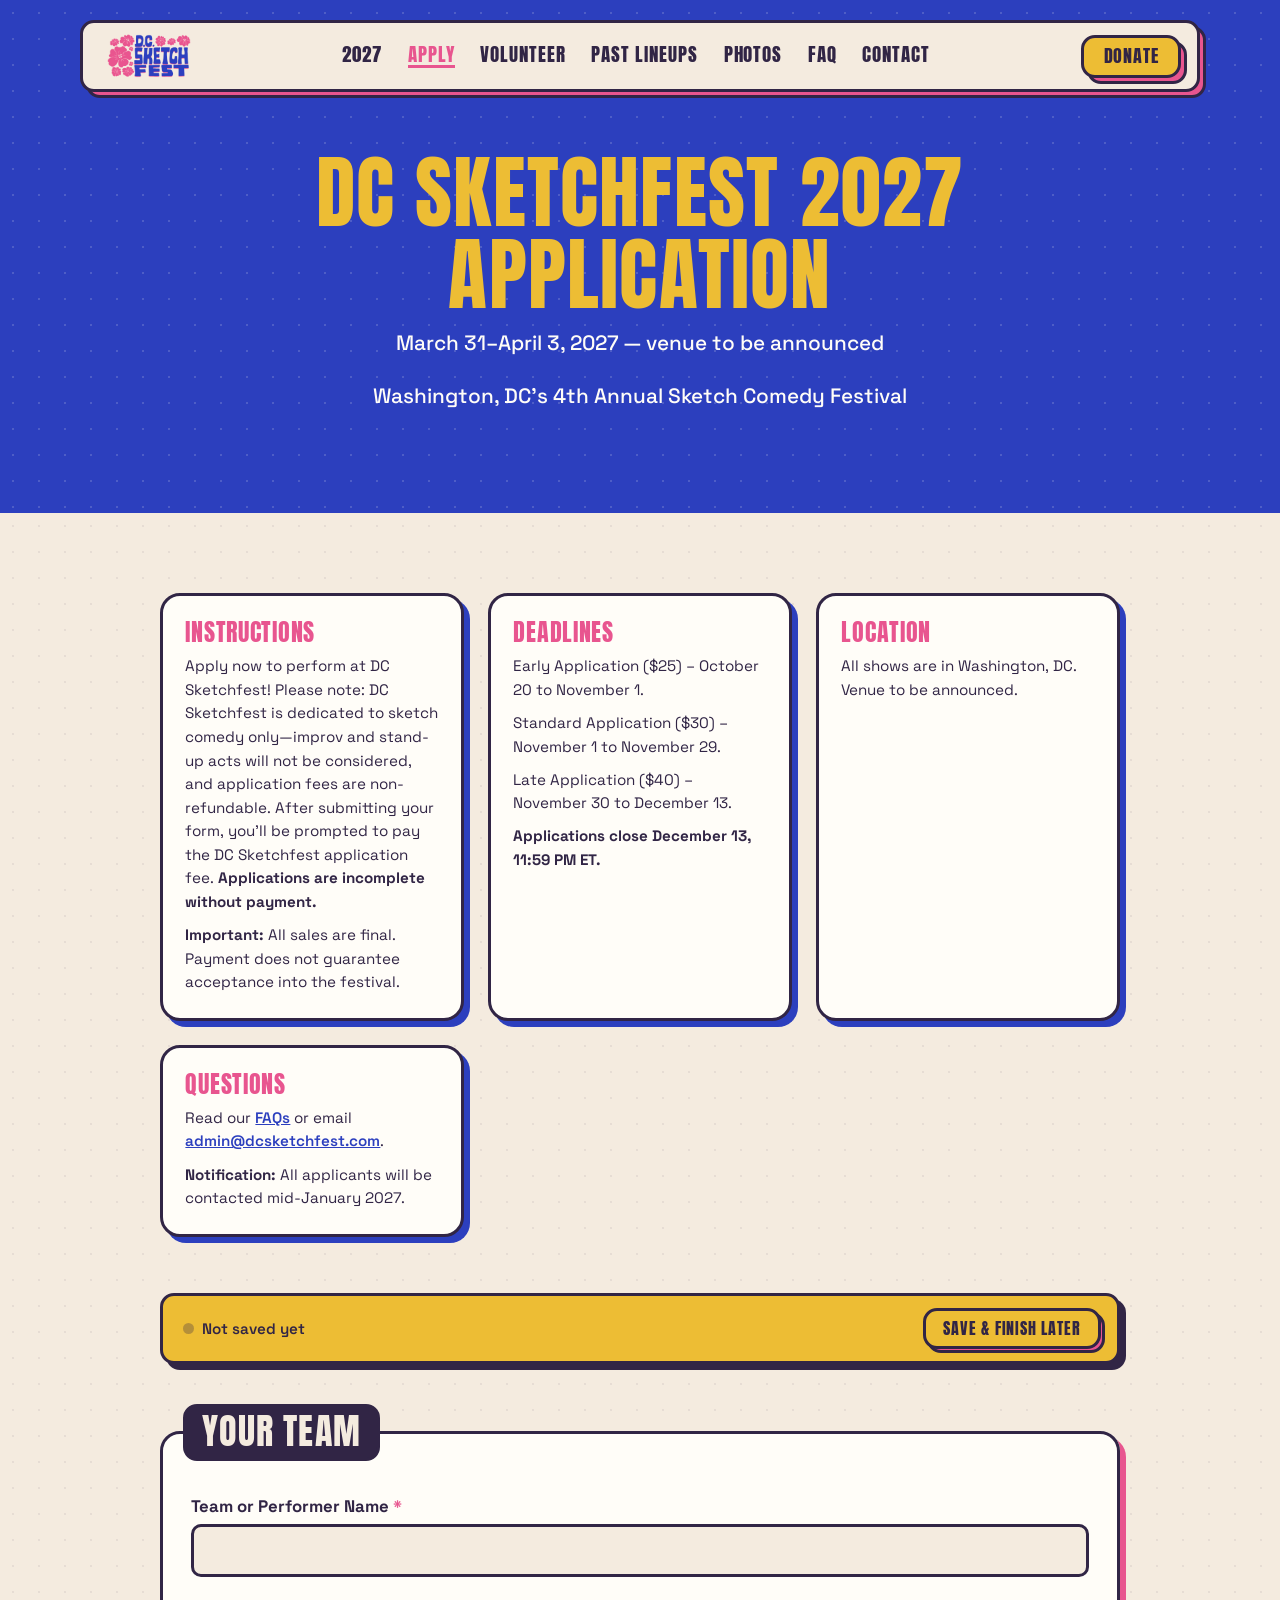
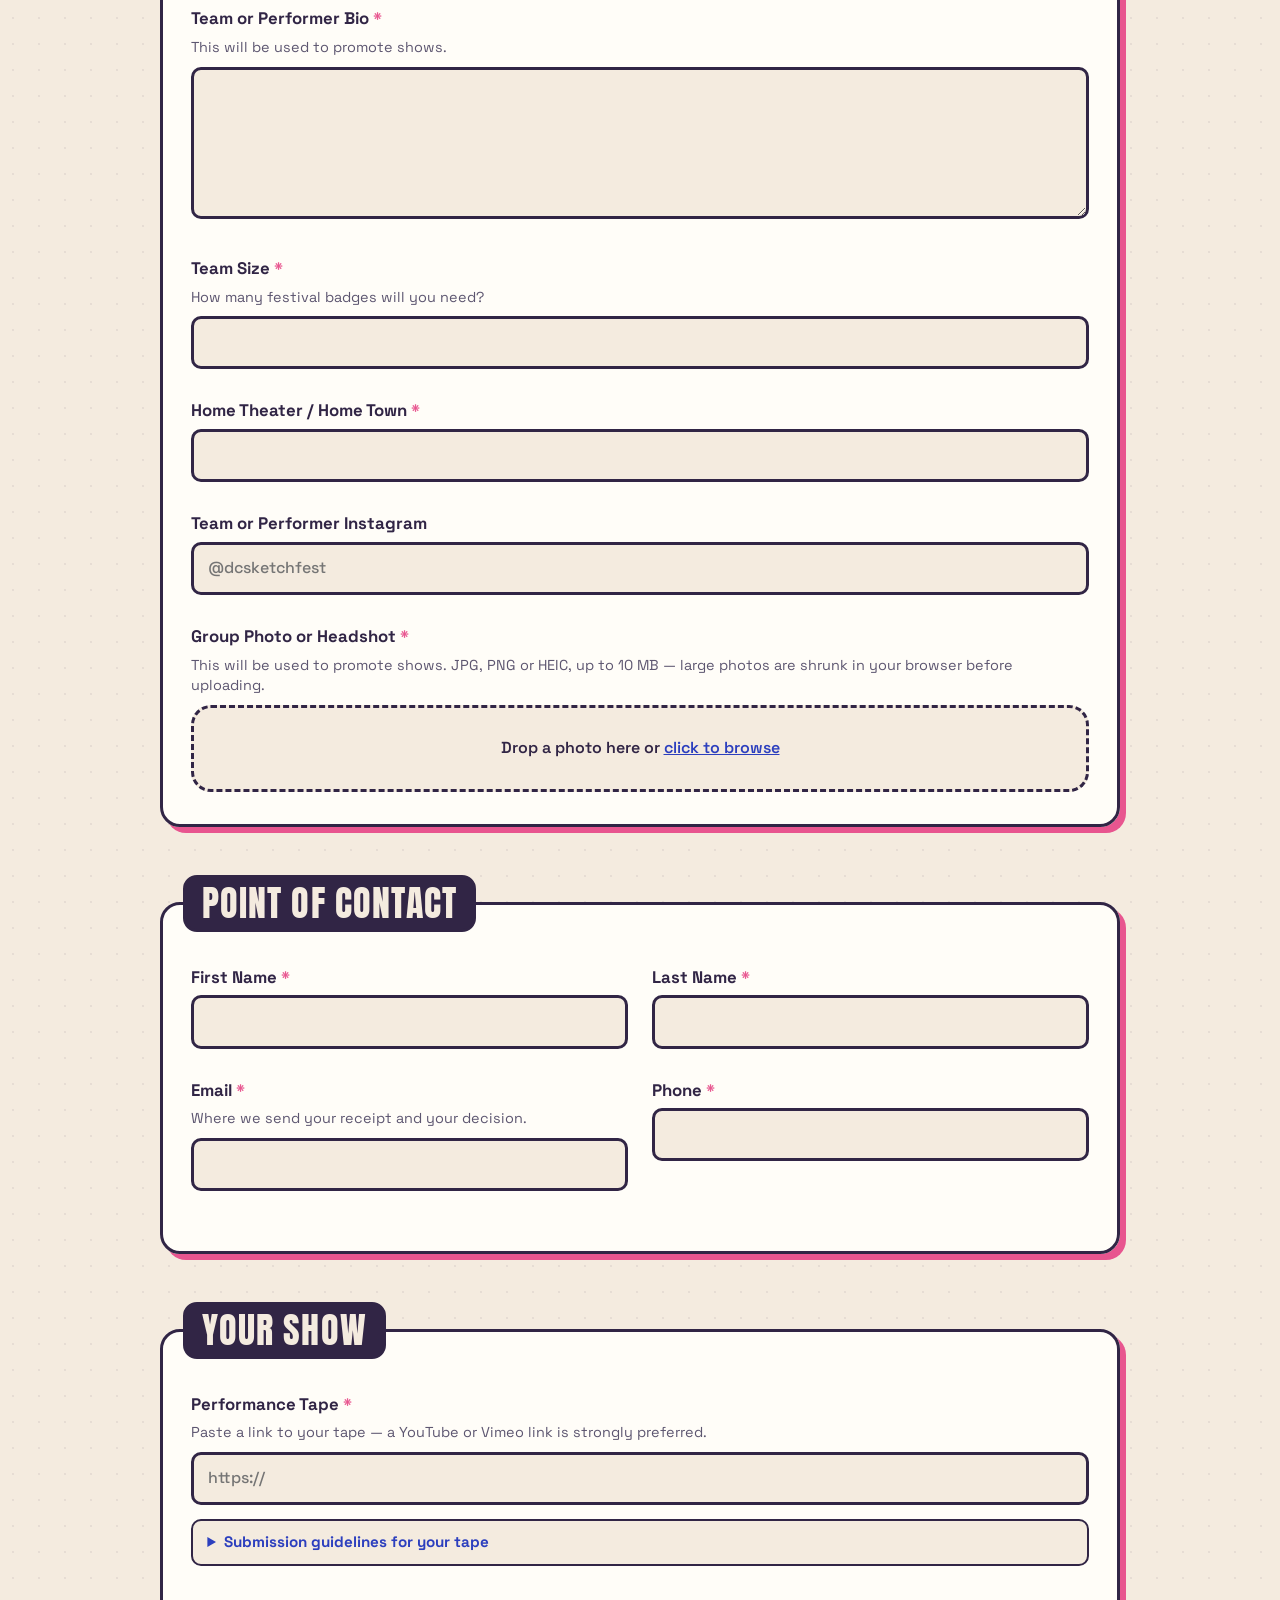
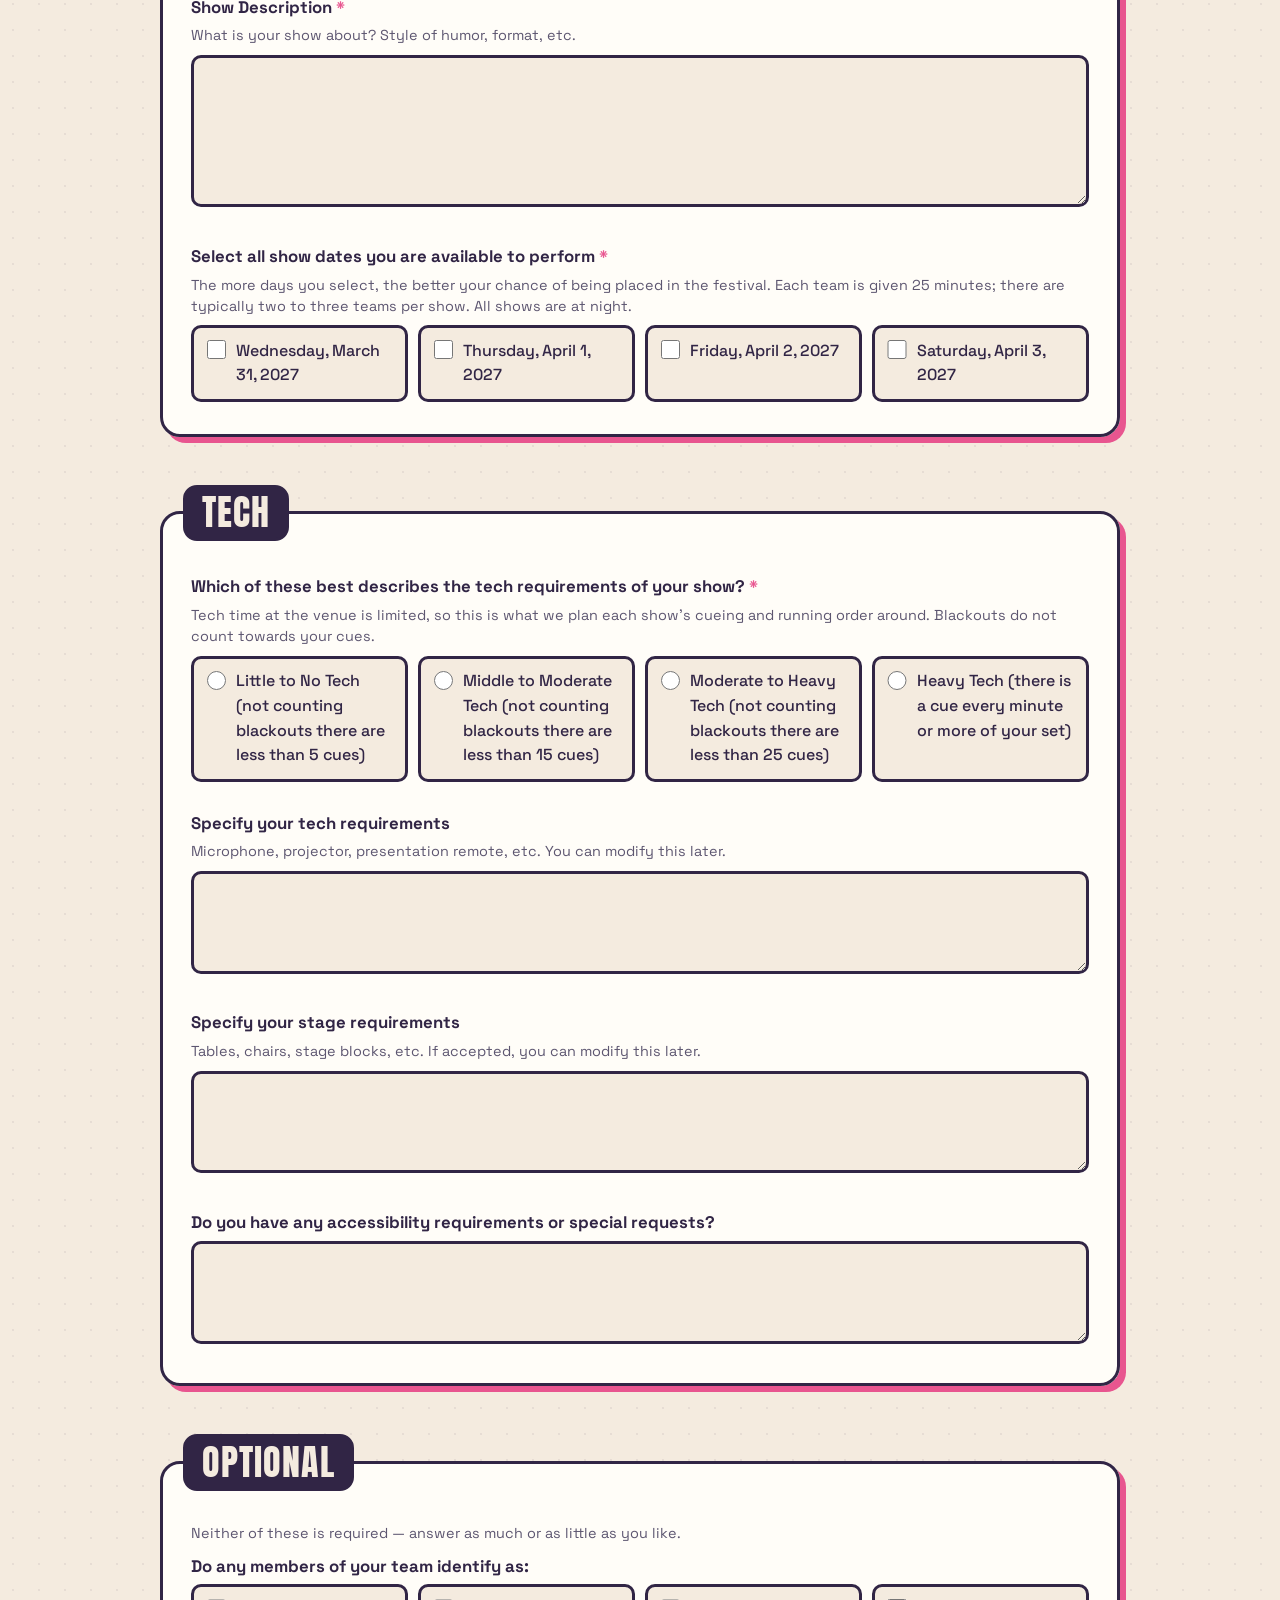
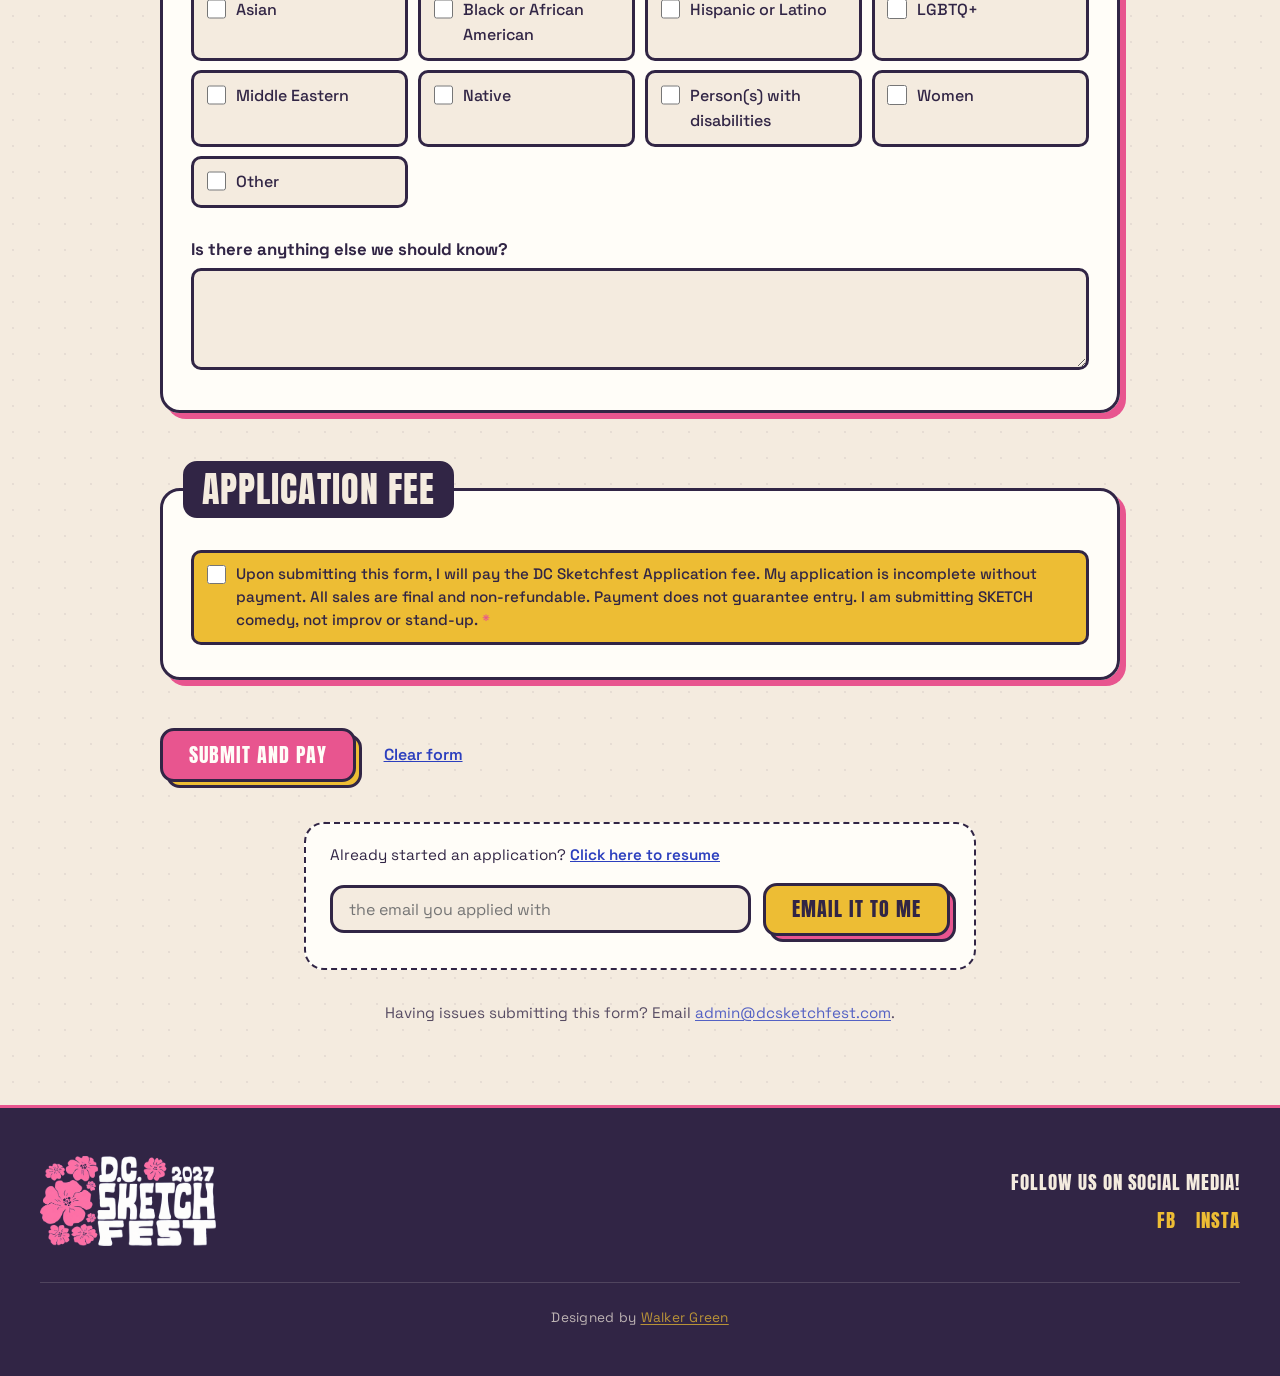
==== apply/index.html @ fd2d77e4 "Bring the 2027 site live, with the application form at /apply/ Production was still the pre-launch s" ====
<!DOCTYPE html>
<html lang="en">
<head>
<meta charset="utf-8">
<meta name="viewport" content="width=device-width, initial-scale=1">

<!-- Google tag (gtag.js) -->
<script async src="https://www.googletagmanager.com/gtag/js?id=G-5WTXCDDHMK"></script>
<script>
  window.dataLayer = window.dataLayer || [];
  function gtag(){dataLayer.push(arguments);}
  gtag('js', new Date());

  gtag('config', 'G-5WTXCDDHMK');
</script>
<title>Apply to Perform - DC Sketchfest 2027</title>
<meta name="description" content="Applications are open for DC Sketchfest 2027, March 31 to April 3 in Washington, DC. Apply by December 13 - save your application and come back to finish it any time.">

<meta property="og:type" content="website">
<meta property="og:url" content="https://dcsketchfest.com/apply/">
<meta property="og:title" content="Applications Open - DC Sketchfest 2027">
<meta property="og:description" content="DC Sketchfest 2027 runs March 31 to April 3 in Washington, DC. Applications are open through December 13.">
<meta property="og:image" content="https://dcsketchfest.com/assets/img/brand/og-apply-2027.png">
<meta name="twitter:card" content="summary_large_image">

<link rel="canonical" href="https://dcsketchfest.com/apply/">
<link rel="icon" href="/assets/img/brand/favicon.svg" type="image/svg+xml">
<link rel="icon" href="/assets/img/brand/favicon-32.png" sizes="32x32">
<link rel="apple-touch-icon" href="/assets/img/brand/favicon-256.png">

<link rel="preconnect" href="https://fonts.googleapis.com">
<link rel="preconnect" href="https://fonts.gstatic.com" crossorigin>
<link href="https://fonts.googleapis.com/css2?family=Anton&family=Space+Grotesk:wght@400;500;600;700&display=swap" rel="stylesheet">
<link rel="stylesheet" href="/assets/css/style.css">
<link rel="stylesheet" href="/assets/css/apply.css">
</head>
<body class="apply-page">
<a class="skip-link" href="#form">Skip to the application</a>

<!-- ============================================================== nav === -->
<header class="navbar">
  <div class="nav-inner">
    <div class="nav-bar">
      <a href="/" class="brand" aria-label="DC Sketchfest home"><img class="brand-logo" src="/assets/img/brand/logo-2027.png" alt="DC Sketchfest 2027" width="1000" height="523"></a>

      <nav id="nav-links" class="nav-links" aria-label="Main">
        <!-- Matches staging's own nav: no Photos page exists in this repo. -->
        <a class="nav-link" href="/#about-section">2027</a>
        <a class="nav-link" href="/apply/" aria-current="page">Apply</a>
        <a class="nav-link" href="/volunteer/">Volunteer</a>
        <a class="nav-link" href="/performers-2026/">Past Lineups</a>
        <a class="nav-link" href="/photos/">Photos</a>
        <a class="nav-link" href="/#faq-section">FAQ</a>
        <a class="nav-link" href="mailto:admin@dcsketchfest.com?subject=Question">Contact</a>
      </nav>

      <a class="btn nav-donate-desktop" href="https://givebutter.com/dcsketchfest2027"><span>Donate</span></a>

      <button class="nav-toggle" type="button" aria-expanded="false" aria-controls="nav-links" aria-label="Menu">
        <span></span><span></span><span></span>
      </button>
    </div>
  </div>
</header>

<!-- ============================================================= intro === -->
<section class="section section--teal apply-hero">
  <div class="pad pad-md">
    <div class="container container--md apply-intro">
      <h1 class="h-lg text-yellow">DC Sketchfest <span data-cfg="year">2027</span> Application</h1>
      <p class="body-copy text-white" data-cfg="dates_line">March 31&ndash;April 3, 2027 &mdash; venue to be announced</p>
      <p class="body-copy text-white">Washington, DC&rsquo;s <span data-cfg="edition">4th</span> Annual Sketch Comedy Festival</p>
    </div>
  </div>
</section>

<section class="section section--cream apply-body">
  <div class="pad pad-md">
    <div class="container container--md">

      <div class="apply-notes">
        <div class="apply-note">
          <h2 class="h-xs">Instructions</h2>
          <p>Apply now to perform at DC Sketchfest! Please note: DC Sketchfest is dedicated to sketch comedy only&mdash;improv and stand-up acts will not be considered, and application fees are non-refundable. After submitting your form, you&rsquo;ll be prompted to pay the DC Sketchfest application fee. <strong>Applications are incomplete without payment.</strong></p>
          <p><strong>Important:</strong> All sales are final. Payment does not guarantee acceptance into the festival.</p>
        </div>

        <div class="apply-note">
          <h2 class="h-xs">Deadlines</h2>
          <!-- Rewritten from CONFIG.deadlines in apply.js; the copy below is the
               no-JS fallback, so the two have to be kept in step. -->
          <div id="deadlines">
            <p>Early Application ($25) &ndash; October 20 to November 1.</p>
            <p>Standard Application ($30) &ndash; November 1 to November 29.</p>
            <p>Late Application ($40) &ndash; November 30 to December 13.</p>
            <p><strong>Applications close December 13, 11:59 PM ET.</strong></p>
          </div>
          <!-- Written by apply.js only when Settings carries a tax rate or a
               service fee: the prices above are the application fee on its own,
               and someone who reads "$25" here and meets $27.61 at the card step
               has been quoted the wrong number. Empty by default, so with both
               off this panel is exactly the four lines above it. -->
          <p class="fee-extras-note" id="fee-extras-note" hidden></p>
        </div>

        <div class="apply-note">
          <h2 class="h-xs">Location</h2>
          <p data-cfg="location">All shows are in Washington, DC. Venue to be announced.</p>
        </div>

        <div class="apply-note">
          <h2 class="h-xs">Questions</h2>
          <p>Read our <a href="/#faq-section">FAQs</a> or email <a href="mailto:admin@dcsketchfest.com">admin@dcsketchfest.com</a>.</p>
          <p><strong>Notification:</strong> <span data-cfg="notification">All applicants will be contacted mid-January 2027.</span></p>
        </div>
      </div>

      <!-- Save bar: sticky status + the "finish later" affordance. Hidden until
           JS has confirmed it can actually reach the backend. -->
      <div class="save-bar" id="save-bar" hidden>
        <span class="save-status" id="save-status" role="status" aria-live="polite">Not saved yet</span>
        <button type="button" class="btn btn--yellow save-later" id="save-later"><span>Save &amp; finish later</span></button>
      </div>

      <form id="form" class="apply-form" novalidate>
        <!-- Bots fill hidden fields; humans never see this one. -->
        <p class="hp" aria-hidden="true"><label>Leave this empty <input type="text" name="website" tabindex="-1" autocomplete="off"></label></p>

        <fieldset class="field-group">
          <legend class="h-sm">Your team</legend>

          <div class="field">
            <label for="team_name">Team or Performer Name <span class="req">*</span></label>
            <input type="text" id="team_name" name="team_name" autocomplete="organization" required>
          </div>

          <div class="field">
            <label for="bio">Team or Performer Bio <span class="req">*</span></label>
            <p class="help">This will be used to promote shows.</p>
            <textarea id="bio" name="bio" rows="5" required></textarea>
          </div>

          <div class="field">
            <label for="team_size">Team Size <span class="req">*</span></label>
            <p class="help">How many festival badges will you need?</p>
            <input type="number" id="team_size" name="team_size" min="1" max="99" step="1" inputmode="numeric" required>
          </div>

          <div class="field">
            <label for="home">Home Theater / Home Town <span class="req">*</span></label>
            <input type="text" id="home" name="home" required>
          </div>

          <div class="field">
            <label for="instagram">Team or Performer Instagram</label>
            <input type="text" id="instagram" name="instagram" placeholder="@dcsketchfest">
          </div>

          <div class="field">
            <label for="photo">Group Photo or Headshot <span class="req">*</span></label>
            <p class="help">This will be used to promote shows. JPG, PNG or HEIC, up to 10&nbsp;MB &mdash; large photos are shrunk in your browser before uploading.</p>
            <div class="dropzone" id="dropzone">
              <input type="file" id="photo" name="photo" accept="image/*">
              <div class="dropzone-inner">
                <img class="photo-preview" id="photo-preview" alt="" hidden>
                <p class="dropzone-text" id="dropzone-text">Drop a photo here or <span class="link">click to browse</span></p>
              </div>
            </div>
            <button type="button" class="text-btn" id="photo-remove" hidden>Remove photo</button>
          </div>
        </fieldset>

        <fieldset class="field-group">
          <legend class="h-sm">Point of contact</legend>

          <div class="field-row">
            <div class="field">
              <label for="contact_first">First Name <span class="req">*</span></label>
              <input type="text" id="contact_first" name="contact_first" autocomplete="given-name" required>
            </div>
            <div class="field">
              <label for="contact_last">Last Name <span class="req">*</span></label>
              <input type="text" id="contact_last" name="contact_last" autocomplete="family-name" required>
            </div>
          </div>

          <div class="field-row">
            <div class="field">
              <label for="contact_email">Email <span class="req">*</span></label>
              <p class="help">Where we send your receipt and your decision.</p>
              <input type="email" id="contact_email" name="contact_email" autocomplete="email" required>
            </div>
            <div class="field">
              <label for="contact_phone">Phone <span class="req">*</span></label>
              <input type="tel" id="contact_phone" name="contact_phone" autocomplete="tel" required>
            </div>
          </div>
        </fieldset>

        <fieldset class="field-group">
          <legend class="h-sm">Your show</legend>

          <div class="field">
            <label for="tape">Performance Tape <span class="req">*</span></label>
            <p class="help">Paste a link to your tape &mdash; a YouTube or Vimeo link is strongly preferred.</p>
            <input type="url" id="tape" name="tape" placeholder="https://" required>

            <details class="guidelines">
              <summary>Submission guidelines for your tape</summary>
              <ul>
                <li><strong>Tape length:</strong> submit a 15&ndash;20-minute video. Shorter submissions, such as a 5- or 10-minute tape, won&rsquo;t provide enough material for our judges to score accurately. Material beyond 20 minutes will not be watched.</li>
                <li><strong>Content order:</strong> include your best material first and prioritize LIVE performance footage. Digital shorts (filmed content) are discouraged unless they strongly reflect your live show style.</li>
                <li><strong>Video format:</strong> to avoid playback and permission issues, we strongly recommend submitting a YouTube or Vimeo link instead of using file-sharing sites like Google Drive or Dropbox. If you have multiple videos, please edit them into a single video before submitting.</li>
                <li><strong>Judging process:</strong> your submission will be evaluated by a randomly assigned panel in the first round. Tailor your material for an audience unfamiliar with your previous work.</li>
              </ul>
              <p>Email <a href="mailto:admin@dcsketchfest.com">admin@dcsketchfest.com</a> if you have additional questions.</p>
            </details>
          </div>

          <div class="field">
            <label for="show_description">Show Description <span class="req">*</span></label>
            <p class="help">What is your show about? Style of humor, format, etc.</p>
            <textarea id="show_description" name="show_description" rows="5" required></textarea>
          </div>

          <fieldset class="field checkgroup" id="dates-group">
            <legend>Select all show dates you are available to perform <span class="req">*</span></legend>
            <p class="help">The more days you select, the better your chance of being placed in the festival. Each team is given 25 minutes; there are typically two to three teams per show. All shows are at night.</p>
            <div class="checks" id="dates-checks">
              <!-- Populated from CONFIG.dates in apply.js so a new festival year
                   is a one-line edit rather than a markup rewrite. -->
            </div>
          </fieldset>
        </fieldset>

        <fieldset class="field-group">
          <legend class="h-sm">Tech</legend>

          <fieldset class="field checkgroup" id="tech-level-group">
            <legend>Which of these best describes the tech requirements of your show? <span class="req">*</span></legend>
            <p class="help">Tech time at the venue is limited, so this is what we plan each show&rsquo;s cueing and running order around. Blackouts do not count towards your cues.</p>
            <div class="checks">
              <label class="check"><input type="radio" name="tech_level" value="Little to No Tech (not counting blackouts there are less than 5 cues)"><span>Little to No Tech (not counting blackouts there are less than 5 cues)</span></label>
              <label class="check"><input type="radio" name="tech_level" value="Middle to Moderate Tech (not counting blackouts there are less than 15 cues)"><span>Middle to Moderate Tech (not counting blackouts there are less than 15 cues)</span></label>
              <label class="check"><input type="radio" name="tech_level" value="Moderate to Heavy Tech (not counting blackouts there are less than 25 cues)"><span>Moderate to Heavy Tech (not counting blackouts there are less than 25 cues)</span></label>
              <label class="check"><input type="radio" name="tech_level" value="Heavy Tech (there is a cue every minute or more of your set)"><span>Heavy Tech (there is a cue every minute or more of your set)</span></label>
            </div>
          </fieldset>

          <div class="field">
            <label for="tech_reqs">Specify your tech requirements</label>
            <p class="help">Microphone, projector, presentation remote, etc. You can modify this later.</p>
            <textarea id="tech_reqs" name="tech_reqs" rows="3"></textarea>
          </div>

          <div class="field">
            <label for="stage_reqs">Specify your stage requirements</label>
            <p class="help">Tables, chairs, stage blocks, etc. If accepted, you can modify this later.</p>
            <textarea id="stage_reqs" name="stage_reqs" rows="3"></textarea>
          </div>

          <div class="field">
            <label for="accessibility">Do you have any accessibility requirements or special requests?</label>
            <textarea id="accessibility" name="accessibility" rows="3"></textarea>
          </div>
        </fieldset>

        <fieldset class="field-group">
          <legend class="h-sm">Optional</legend>
          <p class="help group-help">Neither of these is required &mdash; answer as much or as little as you like.</p>

          <fieldset class="field checkgroup">
            <legend>Do any members of your team identify as:</legend>
            <div class="checks">
              <label class="check"><input type="checkbox" name="representation" value="Asian"><span>Asian</span></label>
              <label class="check"><input type="checkbox" name="representation" value="Black or African American"><span>Black or African American</span></label>
              <label class="check"><input type="checkbox" name="representation" value="Hispanic or Latino"><span>Hispanic or Latino</span></label>
              <label class="check"><input type="checkbox" name="representation" value="LGBTQ+"><span>LGBTQ+</span></label>
              <label class="check"><input type="checkbox" name="representation" value="Middle Eastern"><span>Middle Eastern</span></label>
              <label class="check"><input type="checkbox" name="representation" value="Native"><span>Native</span></label>
              <label class="check"><input type="checkbox" name="representation" value="Person(s) with disabilities"><span>Person(s) with disabilities</span></label>
              <label class="check"><input type="checkbox" name="representation" value="Women"><span>Women</span></label>
              <label class="check"><input type="checkbox" name="representation" value="Other" id="rep-other"><span>Other</span></label>
            </div>
            <div class="field" id="rep-other-field" hidden>
              <label for="representation_other">Please specify</label>
              <input type="text" id="representation_other" name="representation_other">
            </div>
          </fieldset>

          <div class="field">
            <label for="anything_else">Is there anything else we should know?</label>
            <textarea id="anything_else" name="anything_else" rows="3"></textarea>
          </div>
        </fieldset>

        <fieldset class="field-group">
          <legend class="h-sm">Application fee</legend>
          <!-- Unhidden by apply.js when someone who has already paid comes back
               to change an answer: the agreement still has to be ticked, but it
               must not read as a fee they are about to be charged a second
               time. -->
          <p class="help" id="fee-paid-note" hidden>Your application fee is already paid. This is the agreement you made when you first applied &mdash; leave it ticked.</p>

          <!-- The itemised price, filled from GET /apply/fee. The Worker is the
               only thing that computes money; this renders what it reports and
               hard-codes no amount. Hidden unless there is a tax or service-fee
               line to itemise, because with neither set the agreement below
               already states the one number in full. -->
          <div id="fee-breakdown" hidden></div>

          <div class="field">
            <label class="check check--agree">
              <input type="checkbox" name="agree" id="agree" required>
              <span>Upon submitting this form, I will pay the DC Sketchfest Application fee<span id="agree-total"></span>. My application is incomplete without payment. All sales are final and non-refundable. Payment does not guarantee entry. I am submitting SKETCH comedy, not improv or stand-up. <span class="req">*</span></span>
            </label>
          </div>
        </fieldset>

        <div class="errors" id="errors" role="alert" hidden></div>

        <div class="form-actions">
          <button type="submit" class="btn btn--purple" id="submit"><span>Submit and pay</span></button>
          <button type="button" class="text-btn" id="clear">Clear form</button>
        </div>
      </form>

      <!-- Sits outside the form so it is still on the page when the form is
           swapped out for the confirmation, and still there if the submit
           itself is what failed. -->
      <!-- For someone who has NO link at all. "Save & finish later" needs an
           application already open on this device; this does not, which is the
           whole point: the person who needs it is on a different phone or
           laptop from the one they started on.

           The Worker answers an identical 200 whether or not the address has an
           application, so that this cannot be used to discover who applied --
           which means this panel must never say "found" or "not found". The
           hedged wording below is load-bearing; do not "improve" it into a
           confirmation. -->
      <div class="recover-box">
        <p class="recover-intro">Already started an application?
          <button type="button" class="text-btn" id="recover-toggle">Click here to resume</button>
        </p>
        <div class="recover-form" id="recover-form" hidden>
          <label class="visually-hidden" for="recover-email">Your email address</label>
          <input type="email" id="recover-email" placeholder="the email you applied with" autocomplete="email">
          <button type="button" class="btn btn--yellow" id="recover-send"><span>Email it to me</span></button>
          <p class="recover-status" id="recover-status" role="status" aria-live="polite"></p>
        </div>
      </div>

      <p class="apply-help-out">Having issues submitting this form? Email
        <a href="mailto:admin@dcsketchfest.com?subject=Trouble%20submitting%20my%20DC%20Sketchfest%20application">admin@dcsketchfest.com</a>.</p>

      <!-- Swapped in for the form once the application is submitted, and again
           when a change to an application that was already in is saved. -->
      <div id="done" class="done" hidden></div>

    </div>
  </div>
</section>

<!-- =========================================================== footer === -->
<footer class="footer">
  <div class="pad pad-sm">
    <div class="container footer-wrapper">
      <a class="footer-logo" href="/" title="Homepage"><img class="brand-logo brand-logo--light" src="/assets/img/brand/logo-2027-light.png" alt="DC Sketchfest 2027" width="1000" height="511"></a>
      <div class="footer-social">
        <div class="join-us">Follow us on social media!</div>
        <div class="social-links">
          <a href="https://facebook.com/dcsketchfest" target="_blank" rel="noopener">fb</a>
          <a href="https://instagram.com/dcsketchfest" target="_blank" rel="noopener">insta</a>
        </div>
      </div>
    </div>
    <p class="footer-credit">Designed by <a href="https://instagram.com/guywalks" target="_blank" rel="noopener">Walker Green</a></p>
  </div>
</footer>

<script src="/assets/js/main.js" defer></script>
<script src="/assets/js/apply.js" defer></script>
</body>
</html>
---- assets/css/style.css ----
/* ==========================================================================
   DC Sketchfest — 2027 rebrand
   "Riso print shop": Neon Blue, Bubble Pink and Mustard inks on Mayo White
   paper, heavy outlines, hard offset shadows, halftone dots, DC-flag stars.
   Display type is Anton; body is Space Grotesk.

   Class names are carried over from the 2026 site so the lineup pages and
   main.js keep working untouched; legacy color variables (--red, --teal,
   --cream, --purple, --dark) are aliased onto the new inks for the same
   reason.
   ========================================================================== */

:root {
  /* Brand names, in order: Midnite Black, Mayo White, Neon Blue, Bubble Pink,
     Mustard. --white is a paper highlight, not a brand ink. */
  --ink: #312545;
  --paper: #F4EBDF;
  --blue: #2C3FBE;
  --pink: #E8558F;
  --yellow: #EDBD34;
  --white: #fffdf8;

  /* Legacy names still referenced by inline styles and generated pages. */
  --red: var(--pink);
  --cream: var(--paper);
  --teal: var(--blue);
  --purple: var(--blue);
  --dark: var(--ink);

  --font-display: "Anton", "Arial Black", sans-serif;
  --font-body: "Space Grotesk", system-ui, -apple-system, sans-serif;

  --border: 3px solid var(--ink);
  --shadow-offset: 6px;
  --radius-card: 20px;
  --radius-pill: 14px;

  --gutter: 2.5rem;
  --container: 80rem;

  /* Halftone dot patterns, tinted per background. */
  --dots-light: radial-gradient(rgba(255, 253, 248, .16) 1.5px, transparent 1.5px);
  --dots-dark: radial-gradient(rgba(49, 37, 69, .07) 1.5px, transparent 1.5px);
}

@media (max-width: 767px) {
  :root {
    --gutter: 1.25rem;
    --shadow-offset: 5px;
  }
}

/* --------------------------------------------------------------- base --- */

*,
*::before,
*::after {
  box-sizing: border-box;
}

html {
  scroll-behavior: smooth;
  scroll-padding-top: 8rem;
}

body {
  margin: 0;
  background: var(--paper);
  color: var(--ink);
  font-family: var(--font-body);
  font-size: 1rem;
  line-height: 1.55;
  -webkit-font-smoothing: antialiased;
  overflow-x: hidden;
}

img {
  max-width: 100%;
  height: auto;
  display: block;
}

a {
  color: inherit;
}

h1,
h2,
h3,
h4,
h5 {
  font-family: var(--font-display);
  font-weight: 400;
  text-transform: uppercase;
  line-height: 1.02;
  letter-spacing: .015em;
  margin: 0;
}

.h-hero    { font-size: clamp(3.25rem, 13vw, 10rem); }
.h-xl      { font-size: clamp(2.5rem, 9vw, 6.25rem); }
.h-lg      { font-size: clamp(2.25rem, 8vw, 5rem); }
.h-md      { font-size: clamp(1.75rem, 6vw, 3.75rem); }
.h-sm      { font-size: clamp(1.375rem, 4vw, 2.25rem); }
.h-xs      { font-size: clamp(1.125rem, 3vw, 1.5rem); letter-spacing: .03em; }

.text-yellow { color: var(--yellow); }
.text-teal   { color: var(--pink); }   /* legacy accent class → pink ink */
.text-white  { color: var(--white); }
.text-purple { color: var(--blue); }
.text-center { text-align: center; }

.body-copy {
  font-family: var(--font-body);
  font-weight: 500;
  font-size: clamp(1.05rem, 1.7vw, 1.3rem);
  line-height: 1.55;
}

/* ---------------------------------------------------------- structure --- */

.section {
  position: relative;
  overflow: hidden;
}

.section--red    { background: var(--pink); }
.section--cream  { background: var(--paper); background-image: var(--dots-dark); background-size: 26px 26px; }
.section--teal   { background: var(--blue); background-image: var(--dots-light); background-size: 26px 26px; }
.section--yellow { background: var(--yellow); }

/* The mailing-list section trades cobalt for full ink — the site's finale. */
#newsletter-section.section--teal {
  background: var(--ink);
  background-image: var(--dots-light);
  background-size: 26px 26px;
}

.pad {
  padding-left: var(--gutter);
  padding-right: var(--gutter);
}

.pad-lg { padding-top: 8rem;    padding-bottom: 8rem; }
.pad-md { padding-top: 5rem;    padding-bottom: 5rem; }
.pad-sm { padding-top: 3rem;    padding-bottom: 3rem; }

@media (max-width: 991px) {
  .pad-lg { padding-top: 6rem; padding-bottom: 6rem; }
  .pad-md { padding-top: 4rem; padding-bottom: 4rem; }
  .pad-sm { padding-top: 2rem; padding-bottom: 2rem; }
}

@media (max-width: 767px) {
  .pad-lg { padding-top: 4rem; padding-bottom: 4rem; }
  .pad-md { padding-top: 3rem; padding-bottom: 3rem; }
}

.container {
  width: 100%;
  max-width: var(--container);
  margin-inline: auto;
}

.container--md { max-width: 60rem; }

.stack > * + * { margin-top: 1.5rem; }
.stack-sm > * + * { margin-top: .75rem; }

/* ------------------------------------------------------------ buttons --- */

/* Chunky print-block buttons: ink outline, hard offset shadow in a second
   ink color, and the block drops onto its shadow on hover. */
.btn {
  --btn-bg: var(--yellow);
  --btn-fg: var(--ink);
  --btn-shadow: var(--pink);
  position: relative;
  display: inline-block;
  text-decoration: none;
  isolation: isolate;

  /* Reset UA button chrome so <button class="btn"> matches <a class="btn">. */
  appearance: none;
  -webkit-appearance: none;
  background: none;
  border: 0;
  margin: 0;
  padding: 0;
  font: inherit;
  color: inherit;
  cursor: pointer;
}

.btn::before {
  content: "";
  position: absolute;
  inset: 0;
  border-radius: var(--radius-pill);
  background: var(--btn-shadow);
  border: var(--border);
  transform: translate(var(--shadow-offset), var(--shadow-offset));
  z-index: -1;
}

.btn > span {
  display: block;
  background: var(--btn-bg);
  color: var(--btn-fg);
  border: var(--border);
  border-radius: var(--radius-pill);
  padding: .85rem 1.6rem;
  font-family: var(--font-display);
  font-weight: 400;
  font-size: clamp(1.05rem, 1.6vw, 1.4rem);
  letter-spacing: .05em;
  line-height: 1;
  text-transform: uppercase;
  white-space: nowrap;
  transition: transform .15s ease;
}

.btn:hover > span,
.btn:focus-visible > span {
  transform: translate(var(--shadow-offset), var(--shadow-offset));
}

.btn:focus-visible {
  outline: 3px solid var(--pink);
  outline-offset: 4px;
  border-radius: var(--radius-pill);
}

.btn--purple { --btn-bg: var(--pink); --btn-fg: var(--white); --btn-shadow: var(--yellow); }
.btn--yellow { --btn-bg: var(--yellow); --btn-fg: var(--ink); --btn-shadow: var(--pink); }

.btn-row {
  display: flex;
  flex-wrap: wrap;
  gap: 1.5rem;
  justify-content: center;
}

@media (max-width: 560px) {
  .btn > span {
    white-space: normal;
    padding: .7rem 1.15rem;
    font-size: 1.1rem;
    text-align: center;
  }

  .btn-row { gap: 1rem; }
}

/* --------------------------------------------------------------- logo --- */

.brand {
  text-decoration: none;
}

/* Height drives the lockup and the width follows it, so nothing here has to
   know the artwork's aspect ratio; the width/height attributes on the <img>
   are what stop the navbar reflowing while it loads. */
.brand-logo {
  display: block;
  width: auto;
  height: 2.75rem;
}

@media (max-width: 767px) {
  .brand-logo { height: 2.25rem; }
}

/* ---------------------------------------------------------------- nav --- */

.navbar {
  position: fixed;
  top: 1.25rem;
  left: 0;
  right: 0;
  z-index: 99;
  padding-inline: var(--gutter);
}

.nav-inner {
  position: relative;
  width: 100%;
  max-width: 70rem;
  margin-inline: auto;
}

.nav-inner::before {
  content: "";
  position: absolute;
  inset: 0;
  border-radius: var(--radius-pill);
  background: var(--pink);
  border: var(--border);
  transform: translate(var(--shadow-offset), var(--shadow-offset));
}

.nav-bar {
  position: relative;
  display: flex;
  align-items: center;
  justify-content: space-between;
  gap: 2rem;
  background: var(--paper);
  border: var(--border);
  border-radius: var(--radius-pill);
  padding: .7rem 1rem .7rem 1.5rem;
}

.nav-links {
  display: flex;
  align-items: center;
  gap: 1.6rem;
}

.nav-link {
  font-family: var(--font-display);
  font-weight: 400;
  font-size: 1.2rem;
  letter-spacing: .05em;
  line-height: 1;
  text-transform: uppercase;
  color: var(--ink);
  text-decoration: none;
  padding-bottom: .15rem;
  border-bottom: 3px solid transparent;
  transition: color .15s ease, border-color .15s ease;
}

.nav-link:hover,
.nav-link[aria-current="page"] {
  color: var(--pink);
  border-bottom-color: var(--pink);
}

/* Keep the donate pill from towering over the links. */
.navbar .btn > span {
  padding: .6rem 1.2rem;
  font-size: 1.1rem;
}

.nav-toggle {
  display: none;
  width: 3rem;
  height: 3rem;
  padding: 0;
  border: var(--border);
  border-radius: 12px;
  background: var(--yellow);
  cursor: pointer;
  align-items: center;
  justify-content: center;
  flex-direction: column;
  gap: 5px;
}

.nav-toggle span {
  display: block;
  width: 20px;
  height: 3px;
  background: var(--ink);
  border-radius: 2px;
  transition: transform .25s ease, opacity .25s ease;
}

.nav-toggle[aria-expanded="true"] span:nth-child(1) { transform: translateY(8px) rotate(45deg); }
.nav-toggle[aria-expanded="true"] span:nth-child(2) { opacity: 0; }
.nav-toggle[aria-expanded="true"] span:nth-child(3) { transform: translateY(-8px) rotate(-45deg); }

.nav-donate-desktop { flex: none; }

@media (max-width: 991px) {
  .nav-toggle { display: flex; }
  .nav-donate-desktop { display: none; }

  .nav-links {
    position: absolute;
    top: calc(100% + 1rem);
    left: 0;
    right: 0;
    flex-direction: column;
    gap: 1.25rem;
    background: var(--paper);
    border: var(--border);
    border-radius: var(--radius-card);
    padding: 1.5rem;
    box-shadow: var(--shadow-offset) var(--shadow-offset) 0 var(--pink);
    display: none;
  }

  .nav-links.is-open { display: flex; }
  .nav-bar { padding-right: .7rem; }
}

/* --------------------------------------------------------------- hero --- */

.hero {
  position: relative;
  background-color: var(--blue);
  background-image: var(--dots-light);
  background-size: 26px 26px;
  min-height: 100svh;
  display: flex;
  align-items: center;
  overflow: hidden;
}

.hero-content {
  position: relative;
  z-index: 2;
  text-align: center;
  padding-top: 9rem;
  padding-bottom: 5rem;
  width: 100%;
}

.hero h1 {
  color: var(--paper);
  text-shadow:
    var(--shadow-offset) var(--shadow-offset) 0 var(--pink),
    calc(var(--shadow-offset) * 2) calc(var(--shadow-offset) * 2) 0 var(--ink);
  margin-bottom: 1.75rem;
}

/* Yellow on cobalt is fine, but yellow over the orange characters is not —
   the ink outline keeps this line readable wherever the art lands. */
.hero-meta {
  color: var(--yellow);
  margin-bottom: 2.75rem;
  text-shadow:
    3px 3px 0 var(--ink),
    -2px -2px 0 var(--ink),
    2px -2px 0 var(--ink),
    -2px 2px 0 var(--ink);
}

/* Rotated year sticker pinned beside the hero title. */
.hero-title-wrap {
  position: relative;
  display: inline-block;
}

.badge-27 {
  position: absolute;
  top: -1.25rem;
  right: -2.5rem;
  z-index: 3;
  display: grid;
  place-items: center;
  width: clamp(4.5rem, 9vw, 6.5rem);
  aspect-ratio: 1;
  border-radius: 50%;
  background: var(--yellow);
  border: var(--border);
  box-shadow: 4px 4px 0 var(--ink);
  font-family: var(--font-display);
  font-size: clamp(1.25rem, 2.6vw, 1.9rem);
  color: var(--ink);
  transform: rotate(12deg);
}

@media (max-width: 767px) {
  /* Float mostly above the title so it doesn't swallow the last letters. */
  .badge-27 { width: 4rem; right: -.25rem; top: -2.75rem; }
}

.hero-art {
  position: absolute;
  inset: 0;
  z-index: 1;
  pointer-events: none;
}

/* The hero cast sits still — only the little Mumbies float. */
.hero-art img {
  position: absolute;
  width: auto;
  transform: rotate(var(--tilt, 0deg));
}

.hero-art .art-tumbler {
  --tilt: -8deg;
  top: 6%;
  right: -2%;
  height: 32vh;
}

/* Tucked toward the bezel and low, so the centred headline column stays
   clear of it — this one used to cut across "…this fall". */
.hero-art .art-striped {
  --tilt: 0deg;
  bottom: -1%;
  right: -5%;
  height: 44vh;
}

.hero-art .art-side {
  --tilt: 6deg;
  bottom: 8%;
  left: -5%;
  height: 28vh;
}

/* Between tablet and desktop the headline is at its widest relative to the
   viewport, so the side art has to move further out still. */
@media (max-width: 1300px) {
  .hero-art .art-tumbler { right: -6%; height: 28vh; }
  .hero-art .art-striped { right: -9%; height: 38vh; }
  .hero-art .art-side    { left: -8%; height: 24vh; }
}

@media (max-width: 991px) {
  .hero-art .art-tumbler { height: 22vh; top: 9%; right: -10%; }
  .hero-art .art-striped { height: 30vh; right: -10%; }
  .hero-art .art-side    { height: 22vh; left: -12%; }
}

@media (max-width: 767px) {
  .hero-art { opacity: .3; }
  .hero-content { padding-top: 8rem; }
}

/* ------------------------------------------------------------- ticker --- */

/* Marquee strip under the hero. The track holds two identical spans so the
   -50% translate loops seamlessly. */
.ticker {
  background: var(--yellow);
  border-top: var(--border);
  border-bottom: var(--border);
  overflow: hidden;
  padding: .65rem 0;
}

.ticker-track {
  display: flex;
  width: max-content;
  animation: ticker-scroll 28s linear infinite;
}

.ticker-track > span {
  font-family: var(--font-display);
  font-size: clamp(1.1rem, 2vw, 1.5rem);
  letter-spacing: .06em;
  text-transform: uppercase;
  color: var(--ink);
  white-space: nowrap;
  padding-right: 1.5rem;
}

@keyframes ticker-scroll {
  to { transform: translateX(-50%); }
}

/* --------------------------------------------------------- dates/fees --- */

/* The three application windows as one card: the wrapper carries the outline,
   radius and shadow so the table itself can scroll inside it on a narrow
   phone rather than pushing the page wider. */
.fee-table-wrap {
  max-width: 42rem;
  margin: 2.5rem auto 0;
  border: var(--border);
  border-radius: var(--radius-card);
  background: var(--white);
  box-shadow: var(--shadow-offset) var(--shadow-offset) 0 var(--blue);
  overflow-x: auto;
}

.fee-table {
  width: 100%;
  min-width: 19rem;
  border-collapse: collapse;
  text-align: left;
}

.fee-table th,
.fee-table td {
  padding: 1rem 1.25rem;
}

.fee-table thead th {
  font-family: var(--font-display);
  font-weight: 400;
  font-size: 1rem;
  letter-spacing: .05em;
  text-transform: uppercase;
  background: var(--ink);
  color: var(--paper);
  padding: .8rem 1.25rem;
}

/* The fee column reads as a price list, so its header sits over the numbers. */
.fee-table thead th:last-child,
.fee-price {
  text-align: right;
}

.fee-row + .fee-row {
  border-top: 2px solid var(--ink);
}

.fee-row th {
  font-family: var(--font-display);
  font-weight: 400;
  letter-spacing: .03em;
  text-transform: uppercase;
}

/* The window you can actually apply in is filled, not just ruled — it has to
   be the row you land on before reading any dates. */
.fee-row.is-open {
  background: var(--yellow);
}

.fee-flag {
  display: inline-block;
  margin-left: .5rem;
  padding: .2rem .6rem .25rem;
  border: 2px solid var(--ink);
  border-radius: var(--radius-pill);
  background: var(--blue);
  color: var(--paper);
  font-family: var(--font-body);
  font-weight: 700;
  font-size: .68em;
  letter-spacing: .06em;
  white-space: nowrap;
  vertical-align: .14em;
}

.fee-price {
  font-family: var(--font-display);
  font-size: 1.35em;
  letter-spacing: .02em;
  white-space: nowrap;
}

.fee-note {
  margin: 1.5rem auto 0;
  max-width: 34rem;
}

@media (max-width: 767px) {
  .fee-table th,
  .fee-table td { padding: .8rem .9rem; }

  .fee-table thead th { padding: .7rem .9rem; font-size: .9rem; }
}

/* ------------------------------------------------------------ tickets --- */

.tickets-heading {
  text-align: center;
  margin-bottom: 2.5rem;
}

/* Year switcher on the lineup pages. */
.year-switch {
  display: flex;
  flex-wrap: wrap;
  gap: .625rem;
  margin-top: 1.5rem;
}

.year-link {
  font-family: var(--font-display);
  font-weight: 400;
  font-size: 1.2rem;
  letter-spacing: .05em;
  line-height: 1;
  text-transform: uppercase;
  text-decoration: none;
  color: var(--paper);
  border: 3px solid var(--paper);
  border-radius: 12px;
  padding: .55rem 1.15rem;
  transition: background-color .15s ease, color .15s ease;
}

.year-link:hover {
  background: var(--paper);
  color: var(--blue);
}

.year-link.is-current {
  background: var(--yellow);
  border-color: var(--ink);
  color: var(--ink);
  box-shadow: 3px 3px 0 var(--ink);
}

/* Marks a lineup page as a past festival. */
.archive-note {
  border: 3px dashed var(--paper);
  border-radius: var(--radius-card);
  padding: 1.25rem 1.5rem;
  margin-top: 1.5rem;
  font-family: var(--font-body);
  font-weight: 500;
  font-size: clamp(1rem, 1.6vw, 1.2rem);
  line-height: 1.45;
  color: var(--paper);
}

.archive-note a { color: var(--yellow); }

/* The Crowdwork calendar injects its own markup; it scrolls inside this box
   on phones rather than stretching the document. */
.crowdwork-embed {
  min-height: 320px;
  margin-inline: auto;
  max-width: var(--container);
  overflow-x: auto;
  -webkit-overflow-scrolling: touch;
}

.crowdwork-embed:empty::after {
  content: "Loading the show calendar…";
  display: block;
  text-align: center;
  font-family: var(--font-display);
  font-size: 1.5rem;
  color: var(--ink);
  opacity: .6;
  padding: 4rem 1rem;
}

/* -------------------------------------------------------- lineup call --- */

.lineup-call {
  display: grid;
  grid-template-columns: minmax(0, 1fr) minmax(0, 1.2fr);
  gap: 3rem;
  align-items: center;
  position: relative;
}

@media (max-width: 767px) {
  .lineup-call {
    grid-template-columns: 1fr;
    gap: 2rem;
    text-align: center;
  }
}

.shaped-frame-wrap {
  position: relative;
}

/* Loose food art tucked behind the bottom-left corner of the frame. */
.food-strawberry {
  position: absolute;
  left: -1.5rem;
  bottom: -2.5rem;
  width: 7rem;
  z-index: 3;
  pointer-events: none;
}

@media (max-width: 767px) {
  .food-strawberry { width: 4.5rem; left: -.5rem; bottom: -1.5rem; }
}

/* Yellow halftone frame holding the Mumbie sash art. */
.shaped-frame {
  position: relative;
  z-index: 2;
  border: var(--border);
  border-radius: var(--radius-card);
  background-color: var(--yellow);
  background-image: radial-gradient(rgba(33, 27, 58, .12) 1.5px, transparent 1.5px);
  background-size: 18px 18px;
  box-shadow: var(--shadow-offset) var(--shadow-offset) 0 var(--blue);
  display: flex;
  align-items: center;
  justify-content: center;
  padding: 3rem 1.25rem;
  min-height: 22rem;
  transform: rotate(2deg);
}

.shaped-frame img {
  width: 100%;
  max-width: 12rem;
  transform: rotate(-26deg);
}

.food-blueberries {
  position: absolute;
  right: -2rem;
  bottom: -4rem;
  width: 12rem;
  z-index: 1;
  pointer-events: none;
}

/* Sits between two sections purely as a flourish — kept small and pulled
   tight so it doesn't push the next section below the fold. */
.food-blob {
  display: block;
  width: min(55%, 13rem);
  margin: -5rem auto -2rem;
}

@media (max-width: 767px) {
  .food-blob { width: min(45%, 8rem); margin: -2rem auto -1.5rem; }
}

@media (max-width: 767px) {
  .food-blueberries { width: 7rem; right: -1rem; bottom: -2rem; }
}

/* ------------------------------------------------------------ sliders --- */

.slider {
  position: relative;
  padding-bottom: 4.5rem;
}

.slider-track {
  display: flex;
  gap: 1.5rem;
  overflow-x: auto;
  scroll-snap-type: x mandatory;
  scroll-behavior: smooth;
  scrollbar-width: none;
  padding: .5rem .5rem calc(.5rem + var(--shadow-offset));
}

.slider-track::-webkit-scrollbar { display: none; }

.slider-track > * {
  flex: 0 0 calc(50% - .75rem);
  scroll-snap-align: start;
}

@media (max-width: 767px) {
  .slider-track > * { flex: 0 0 100%; }
}

/* margin:0 is load-bearing — a <figure> carries a UA margin of 1em 40px, and
   that 80px of horizontal margin per slide broke the two-up flex math and
   pushed the second slide past the right edge of both sliders. */
.slide-card {
  display: flex;
  flex-direction: column;
  justify-content: flex-end;
  margin: 0;
  min-height: 450px;
  border: var(--border);
  border-radius: var(--radius-card);
  background-color: var(--paper);
  background-position: 50%;
  background-size: cover;
  padding: 2rem;
  box-shadow: var(--shadow-offset) var(--shadow-offset) 0 var(--ink);
}

.slide-card--quote {
  justify-content: space-between;
  gap: 1.5rem;
  background: var(--white);
  box-shadow: var(--shadow-offset) var(--shadow-offset) 0 var(--pink);
}

/* Same story for <blockquote>. */
.slide-card__quote {
  margin: 0;
  font-family: var(--font-body);
  font-weight: 500;
  text-transform: none;
  color: var(--blue);
  font-size: clamp(1.2rem, 2vw, 1.7rem);
  line-height: 1.35;
}

.slide-card__name {
  font-family: var(--font-body);
  font-weight: 600;
  text-transform: none;
  font-size: clamp(1.1rem, 1.7vw, 1.4rem);
  color: var(--white);
  margin: 0;
  text-shadow: 0 2px 8px rgba(0, 0, 0, .6);
}

.slide-card--quote .slide-card__name {
  color: var(--ink);
  text-shadow: none;
}

.slide-card__team {
  font-family: var(--font-body);
  font-size: .95rem;
  color: var(--ink);
  opacity: .75;
}

.slider-controls {
  position: absolute;
  bottom: 0;
  right: 0;
  display: flex;
  gap: .75rem;
}

.slider-btn {
  width: 3rem;
  height: 3rem;
  padding: .6rem;
  border: var(--border);
  border-radius: 12px;
  background: var(--yellow);
  color: var(--ink);
  cursor: pointer;
  display: grid;
  place-items: center;
  box-shadow: 3px 3px 0 var(--ink);
  transition: transform .15s ease, box-shadow .15s ease;
}

.slider-btn:hover {
  transform: translate(2px, 2px);
  box-shadow: 1px 1px 0 var(--ink);
}

.slider-btn:disabled {
  opacity: .35;
  cursor: default;
  transform: none;
  box-shadow: 3px 3px 0 var(--ink);
}

.slider-btn svg { width: 100%; height: 100%; }

.slider-credit {
  margin-top: 1rem;
  font-family: var(--font-body);
  color: var(--white);
  font-size: .95rem;
}

/* ---------------------------------------------------------- press bit --- */

.press-grid {
  display: grid;
  grid-template-columns: minmax(0, 1fr) minmax(0, 1fr);
  gap: 4rem;
  align-items: center;
}

@media (max-width: 767px) {
  .press-grid { grid-template-columns: 1fr; gap: 3rem; }
}

/* Ink on the pink ink is only 4.14:1, short of AA, and reversing to white is
   worse (3.37:1). The paragraph sits on a white card instead — the move
   .venue-tba already makes — which reads as 13.95:1. */
.press-copy .body-copy {
  color: var(--ink);
  margin-top: 1.5rem;
  padding: 1.5rem 1.75rem;
  border: var(--border);
  border-radius: var(--radius-card);
  background: var(--white);
  box-shadow: var(--shadow-offset) var(--shadow-offset) 0 var(--yellow);
  transform: rotate(1deg);
}

.press-photo-wrap {
  position: relative;
}

/* A big yellow star peeks out from behind the photo — the old yellow blob
   SVG belongs to the 2026 brand and is hidden below. */
.press-photo-wrap::before {
  content: "★";
  position: absolute;
  top: -4.5rem;
  left: -3.5rem;
  z-index: 0;
  font-size: 9rem;
  line-height: 1;
  color: var(--yellow);
  text-shadow: 4px 4px 0 var(--ink);
  transform: rotate(-14deg);
  pointer-events: none;
}

.press-photo {
  position: relative;
  z-index: 1;
  border: var(--border);
  border-radius: var(--radius-card);
  overflow: hidden;
  box-shadow: var(--shadow-offset) var(--shadow-offset) 0 var(--yellow);
  transform: rotate(-2deg);
}

.press-photo img {
  width: 100%;
  aspect-ratio: 4 / 5;
  object-fit: cover;
}

.press-shape { display: none; }

@media (max-width: 767px) {
  .press-photo-wrap::before { font-size: 5.5rem; top: -2.5rem; left: -1rem; }
  .press-copy .body-copy { padding: 1.25rem; }
}

/* -------------------------------------------------------------- venue --- */

/* Stands in for the address and map while the 2027 venue is unsigned. */
.venue-tba {
  max-width: 42rem;
  margin: 2.5rem auto 0;
  padding: 3rem 2rem 2.5rem;
  border: var(--border);
  border-radius: var(--radius-card);
  background: var(--white);
  box-shadow: var(--shadow-offset) var(--shadow-offset) 0 var(--blue);
  transform: rotate(1deg);
}

.venue-tba .body-copy {
  margin: 1.25rem auto 2rem;
  max-width: 30rem;
}

@media (max-width: 767px) {
  .venue-tba { padding: 2rem 1.25rem; }
}

.venue-map {
  border: var(--border);
  border-radius: var(--radius-card);
  box-shadow: var(--shadow-offset) var(--shadow-offset) 0 var(--blue);
  overflow: hidden;
  aspect-ratio: 16 / 9;
  margin-top: 2.5rem;
}

.venue-map iframe {
  width: 100%;
  height: 100%;
  border: 0;
  display: block;
}

/* ------------------------------------------------------------- mumbie --- */

/* Wider than the mascot so the little ones have clear margin to float in
   rather than stacking up along the bottom edge. */
.mumbie-art {
  position: relative;
  margin: 3rem auto;
  max-width: 52rem;
}

.mumbie-art__main {
  width: 100%;
  max-width: 25rem;
  margin-inline: auto;
  position: relative;
  z-index: 1;
}

/* Three little Mumbies orbiting the mascot — one high left, one low left,
   one out to the right — each bobbing on its own clock so they never move
   in lockstep. --tilt is the resting angle the float animation swings around,
   and is what remains if the animation never runs. */
.mumbie-art__side {
  position: absolute;
  width: 9.5rem;
  transform: rotate(var(--tilt, 0deg));
  animation: character-float var(--float-dur, 6s) ease-in-out var(--float-delay, 0s) infinite;
}

.mumbie-art__side--left {
  --tilt: -10deg;
  --float-dur: 6.5s;
  top: 4%;
  left: 0;
  width: 10rem;
}

.mumbie-art__side--mid {
  --tilt: 9deg;
  --float-dur: 5.5s;
  --float-delay: -2.2s;
  bottom: 6%;
  left: 4%;
  width: 9rem;
}

.mumbie-art__side--right {
  --tilt: -7deg;
  --float-dur: 7.5s;
  --float-delay: -3.8s;
  top: 30%;
  right: 0;
  width: 10.5rem;
}

/* --tilt is the resting angle the bob swings around, --lift how far it rises
   at the top of the arc. */
@keyframes character-float {
  0%,
  100% { transform: translateY(0) rotate(var(--tilt, 0deg)); }
  50%  { transform: translateY(calc(-1 * var(--lift, 16px)))
                    rotate(calc(var(--tilt, 0deg) + 3deg)); }
}

/* On a phone there is no side margin to orbit in, so they tuck against the
   mascot's edges instead — smaller, and clear of its face. */
@media (max-width: 991px) {
  .mumbie-art__side--left  { width: 6.5rem; top: 0; left: -3%; }
  .mumbie-art__side--mid   { width: 6rem; bottom: 2%; left: -2%; }
  .mumbie-art__side--right { width: 7rem; top: 26%; right: -3%; }
}

@media (max-width: 767px) {
  .mumbie-art__side--left  { width: 5rem; }
  .mumbie-art__side--mid   { width: 4.5rem; }
  .mumbie-art__side--right { width: 5.5rem; }
}

/* ---------------------------------------------------------------- faq --- */

.faq-layout {
  display: grid;
  grid-template-columns: minmax(0, .8fr) minmax(0, 1.2fr);
  gap: 3rem;
  align-items: start;
}

@media (max-width: 767px) {
  .faq-layout { grid-template-columns: 1fr; gap: 2rem; }
}

.faq-list {
  display: flex;
  flex-direction: column;
  gap: 1rem;
}

.faq-item {
  border: var(--border);
  border-radius: 16px;
  background: var(--paper);
  overflow: hidden;
  box-shadow: 4px 4px 0 var(--ink);
}

.faq-item summary {
  position: relative;
  display: block;
  padding: 1rem 3.5rem 1rem 1.5rem;
  text-align: left;
  font-family: var(--font-display);
  font-weight: 400;
  font-size: 1.35rem;
  letter-spacing: .03em;
  line-height: 1.15;
  text-transform: uppercase;
  color: var(--ink);
  cursor: pointer;
  list-style: none;
}

.faq-item summary::-webkit-details-marker { display: none; }

.faq-item summary::after {
  content: "";
  position: absolute;
  right: 1.25rem;
  top: 50%;
  width: 1.35rem;
  height: 1.35rem;
  margin-top: -.675rem;
  background: var(--pink);
  transition: transform .3s ease;
  clip-path: polygon(43% 0, 57% 0, 57% 43%, 100% 43%, 100% 57%, 57% 57%, 57% 100%, 43% 100%, 43% 57%, 0 57%, 0 43%, 43% 43%);
}

.faq-item[open] summary::after { transform: rotate(45deg); }

.faq-item .faq-answer {
  padding: 0 1.5rem 1.25rem;
  text-align: left;
  font-family: var(--font-body);
  font-size: 1rem;
  line-height: 1.55;
  color: var(--ink);
}

.faq-item .faq-answer a { color: var(--blue); }

/* --------------------------------------------------------- newsletter --- */

.form-embed {
  max-width: 40rem;
  margin-inline: auto;
}

.form-embed iframe {
  width: 100%;
  border: 0;
  border-radius: var(--radius-card);
  background: var(--paper);
  display: block;
}

/* Shown until a Google Form URL is configured; see README. */
.form-fallback {
  border: 3px dashed var(--paper);
  border-radius: var(--radius-card);
  padding: 2rem;
  text-align: center;
  color: var(--paper);
  font-family: var(--font-body);
  font-weight: 500;
  font-size: 1.2rem;
  line-height: 1.4;
}

.form-fallback a { color: var(--yellow); }

/* ------------------------------------------------------ signup form --- */

.signup {
  max-width: 40rem;
  margin: 2.5rem auto 0;
}

.signup-row {
  display: flex;
  flex-wrap: wrap;
  gap: .75rem;
  margin-bottom: 1.5rem;
}

.signup-input {
  flex: 1 1 14rem;
  min-width: 0;
  min-height: 3.75rem;
  border: var(--border);
  border-radius: var(--radius-pill);
  background: var(--paper);
  color: var(--ink);
  text-align: center;
  padding: .5rem 1.25rem;
  font-family: var(--font-body);
  font-weight: 500;
  font-size: 1.15rem;
}

.signup-input::placeholder {
  color: var(--ink);
  opacity: .55;
}

.signup-input:focus-visible {
  outline: 3px solid var(--pink);
  outline-offset: 2px;
}

.signup-input[aria-invalid="true"] {
  border-color: var(--pink);
  background: #ffe9f2;
}

/* Honeypot: off-screen rather than display:none, which some bots skip. */
.signup-trap {
  position: absolute;
  left: -9999px;
  width: 1px;
  height: 1px;
  overflow: hidden;
}

.signup-submit {
  display: block;
  margin-inline: auto;
}

.signup-submit[disabled] {
  opacity: .6;
  pointer-events: none;
}

.signup-status {
  min-height: 1.5rem;
  margin: 1.5rem 0 0;
  text-align: center;
  font-family: var(--font-body);
  font-weight: 500;
  font-size: 1.05rem;
  line-height: 1.3;
  color: var(--paper);
}

.signup-status.is-error { color: var(--yellow); }

.signup-note {
  margin-top: 1rem;
  text-align: center;
  color: var(--paper);
}

.signup-note a,
.signup-status a { color: var(--yellow); }

/* Yellow is the link color for the ink and cobalt sections. On paper or
   mustard it drops to about 1.5:1, so the light sections take cobalt. */
.link {
  color: var(--yellow);
  text-decoration: underline;
}

.section--cream .link,
.section--yellow .link { color: var(--blue); }

/* ------------------------------------------------------------- footer --- */

.footer {
  background: var(--ink);
  border-top: 3px solid var(--pink);
  color: var(--paper);
}

.footer-wrapper {
  display: flex;
  align-items: center;
  justify-content: space-between;
  gap: 2rem;
  flex-wrap: wrap;
}

.footer-logo {
  text-decoration: none;
}

/* Down here the mark is the row's main event rather than one item in a bar,
   so it runs wider than the navbar lockup. Width drives it because what this
   row budgets is horizontal space; both files are now the same tight crop
   (1000x523 dark, 1000x511 light), so the reversed mark lands at the same
   size as the dark one. */
.footer-logo .brand-logo,
.brand-logo--light {
  width: 11rem;
  height: auto;
}

.footer-social {
  text-align: right;
}

.footer-social .join-us {
  font-family: var(--font-display);
  font-size: 1.2rem;
  letter-spacing: .05em;
  text-transform: uppercase;
  margin-bottom: .5rem;
}

.social-links {
  display: flex;
  gap: 1.25rem;
  justify-content: flex-end;
}

.social-links a {
  font-family: var(--font-display);
  font-size: 1.2rem;
  letter-spacing: .05em;
  text-transform: uppercase;
  color: var(--yellow);
  text-decoration: none;
}

.social-links a:hover { text-decoration: underline; color: var(--pink); }

.footer-credit {
  width: 100%;
  max-width: var(--container);
  margin: 2.25rem auto 0;
  padding-top: 1.5rem;
  border-top: 1px solid rgba(246, 239, 225, .22);
  text-align: center;
  font-family: var(--font-body);
  font-size: .85rem;
  letter-spacing: .02em;
  color: var(--paper);
  opacity: .72;
}

.footer-credit a {
  color: var(--yellow);
  text-decoration: underline;
  text-underline-offset: 2px;
}

.footer-credit a:hover { color: var(--pink); }

@media (max-width: 767px) {
  .footer-wrapper { flex-direction: column; text-align: center; }
  .footer-social { text-align: center; }
  .social-links { justify-content: center; }

  .footer-logo .brand-logo,
  .brand-logo--light { width: 9rem; }
}

/* ------------------------------------------------------- lineup page --- */

.lineup-hero {
  background-color: var(--blue);
  background-image: var(--dots-light);
  background-size: 26px 26px;
  padding-top: 11rem;
}

.performer-grid {
  display: grid;
  grid-template-columns: repeat(auto-fill, minmax(min(100%, 20rem), 1fr));
  gap: 2rem;
}

.performer-card {
  display: flex;
  flex-direction: column;
  background: var(--white);
  border: var(--border);
  border-radius: var(--radius-card);
  overflow: hidden;
  box-shadow: 5px 5px 0 var(--ink);
}

/* Fill the frame rather than pad to it — photos arrive in every ratio.
   Biased slightly above centre so faces survive the crop. */
.performer-card img {
  width: 100%;
  aspect-ratio: 4 / 3;
  height: auto;
  object-fit: cover;
  object-position: center 30%;
  background: var(--paper);
  border-bottom: var(--border);
}

.performer-card__body {
  display: flex;
  flex-direction: column;
  gap: .75rem;
  padding: 1rem 1.25rem 1.5rem;
}

.performer-card__name {
  font-size: 1.3rem;
  line-height: 1.1;
}

.performer-card__city {
  font-family: var(--font-body);
  font-size: .85rem;
  text-transform: uppercase;
  letter-spacing: .06em;
  color: var(--pink);
  font-weight: 700;
}

.performer-card__blurb {
  font-family: var(--font-body);
  font-size: .9rem;
  line-height: 1.55;
  margin: 0;
}

.lineup-section {
  background-color: var(--paper);
  background-image: var(--dots-dark);
  background-size: 26px 26px;
}

/* -------------------------------------------------------- photo album --- */

.album-year + .album-year { margin-top: 4.5rem; }

.album-head {
  display: flex;
  flex-wrap: wrap;
  align-items: baseline;
  gap: .5rem 1.25rem;
  margin-bottom: 1.75rem;
  padding-bottom: 1rem;
  border-bottom: var(--border);
}

.album-meta {
  margin: 0;
  font-family: var(--font-body);
  font-weight: 500;
  font-size: 1rem;
  color: var(--ink);
  opacity: .75;
}

.photo-grid {
  display: grid;
  grid-template-columns: repeat(auto-fill, minmax(min(100%, 17rem), 1fr));
  gap: 1.25rem;
}

/* Each tile is a button so the lightbox is reachable by keyboard. */
.photo-tile {
  position: relative;
  display: block;
  padding: 0;
  border: var(--border);
  border-radius: var(--radius-card);
  background: var(--white);
  box-shadow: 4px 4px 0 var(--ink);
  overflow: hidden;
  cursor: pointer;
  font: inherit;
  color: inherit;
  transition: transform .15s ease, box-shadow .15s ease;
}

.photo-tile:hover,
.photo-tile:focus-visible {
  transform: translate(2px, 2px);
  box-shadow: 1px 1px 0 var(--ink);
}

.photo-tile:focus-visible {
  outline: 3px solid var(--pink);
  outline-offset: 3px;
}

.photo-tile img {
  width: 100%;
  aspect-ratio: 3 / 2;
  object-fit: cover;
  display: block;
}

.photo-tile__name {
  position: absolute;
  left: 0;
  right: 0;
  bottom: 0;
  padding: 1.75rem .875rem .625rem;
  text-align: left;
  font-family: var(--font-body);
  font-weight: 600;
  font-size: .9rem;
  color: var(--white);
  background: linear-gradient(transparent, rgba(33, 27, 58, .85));
}

/* ---------------------------------------------------------- lightbox --- */

.lightbox[hidden] { display: none; }

.lightbox {
  position: fixed;
  inset: 0;
  z-index: 200;
  display: flex;
  align-items: center;
  justify-content: center;
  gap: 1rem;
  padding: 1.5rem;
  background: rgba(33, 27, 58, .94);
}

.lightbox__figure {
  margin: 0;
  max-width: min(100%, 68rem);
  max-height: 100%;
  display: flex;
  flex-direction: column;
  gap: .875rem;
}

.lightbox__img {
  max-width: 100%;
  max-height: 78vh;
  width: auto;
  margin-inline: auto;
  border: var(--border);
  border-radius: var(--radius-card);
  background: var(--ink);
}

.lightbox__caption {
  text-align: center;
  font-family: var(--font-display);
  text-transform: uppercase;
  letter-spacing: .04em;
  font-size: 1.15rem;
  color: var(--paper);
}

.lightbox__close,
.lightbox__nav {
  flex: none;
  width: 3rem;
  height: 3rem;
  display: grid;
  place-items: center;
  padding: 0;
  border: var(--border);
  border-radius: 12px;
  background: var(--yellow);
  color: var(--ink);
  font-family: var(--font-display);
  font-size: 1.5rem;
  line-height: 1;
  cursor: pointer;
  box-shadow: 3px 3px 0 var(--ink);
}

.lightbox__close {
  position: absolute;
  top: 1.25rem;
  right: 1.25rem;
  background: var(--pink);
  color: var(--white);
}

.lightbox__close:hover,
.lightbox__nav:hover {
  transform: translate(2px, 2px);
  box-shadow: 1px 1px 0 var(--ink);
}

@media (max-width: 767px) {
  .lightbox { padding: 1rem; gap: .5rem; }
  .lightbox__close,
  .lightbox__nav { width: 2.5rem; height: 2.5rem; font-size: 1.15rem; }
  .lightbox__img { max-height: 68vh; }
}

/* ---------------------------------------------------------------- 404 --- */

.error-page {
  min-height: 100svh;
  display: grid;
  place-items: center;
  text-align: center;
  background-color: var(--blue);
  background-image: var(--dots-light);
  background-size: 26px 26px;
  padding: 2rem;
}

/* ------------------------------------------------------- scroll reveal --- */

.reveal {
  opacity: 0;
  transform: translateY(20px);
  transition: opacity .6s ease, transform .6s ease;
}

.reveal.is-visible {
  opacity: 1;
  transform: none;
}

@media (prefers-reduced-motion: reduce) {
  html { scroll-behavior: auto; }

  .reveal,
  .reveal.is-visible {
    opacity: 1;
    transform: none;
    transition: none;
  }

  .slider-track { scroll-behavior: auto; }

  .ticker-track,
  .mumbie-art__side { animation: none; }
}

/* --------------------------------------------------------------- misc --- */

.visually-hidden {
  position: absolute;
  width: 1px;
  height: 1px;
  padding: 0;
  margin: -1px;
  overflow: hidden;
  clip: rect(0 0 0 0);
  white-space: nowrap;
  border: 0;
}

.skip-link {
  position: absolute;
  left: -9999px;
  top: 0;
  z-index: 200;
  background: var(--yellow);
  color: var(--ink);
  border: var(--border);
  padding: 1rem 1.5rem;
  font-family: var(--font-display);
  text-transform: uppercase;
}

.skip-link:focus {
  left: 1rem;
  top: 1rem;
}
---- assets/css/apply.css ----
/* ==========================================================================
   DC Sketchfest — application form
   Loaded only by /apply/. Reuses the riso ink palette, borders and offset
   shadows from style.css; everything here is form chrome that nothing else on
   the site needs.
   ========================================================================== */

/* The navbar is fixed, and this page has no full-height hero to sit behind it,
   so the title band buys back the space itself. */
.apply-hero .pad-md { padding-top: 9.5rem; }

@media (max-width: 767px) {
  .apply-hero .pad-md { padding-top: 8rem; }
}

/* Two ancestors would otherwise kill the sticky save bar: `.section` clips its
   decorative art with overflow:hidden, and `body` uses overflow-x:hidden to
   stop that art causing sideways scroll. Both make scroll containers, and
   sticky then has nothing to stick to. This section has no art to clip, and
   overflow-x:clip does the same job as hidden without the scroll container —
   scoped to this page so the rest of the site is untouched. */
.apply-body { overflow: visible; }
body.apply-page { overflow-x: clip; }

.apply-intro { text-align: center; }
.apply-intro > * + * { margin-top: .75rem; }
.apply-intro h1 { margin-bottom: .5rem; }

/* ------------------------------------------------------- intro panels --- */

.apply-notes {
  display: grid;
  grid-template-columns: repeat(auto-fit, minmax(17rem, 1fr));
  gap: 1.5rem;
  margin-bottom: 3.5rem;
}

.apply-note {
  background: var(--white);
  border: var(--border);
  border-radius: var(--radius-card);
  box-shadow: var(--shadow-offset) var(--shadow-offset) 0 var(--blue);
  padding: 1.5rem 1.4rem;
}

.apply-note h2 { color: var(--pink); margin-bottom: .6rem; }
.apply-note p { margin: 0 0 .6rem; font-size: .95rem; }
.apply-note p:last-child { margin-bottom: 0; }
.apply-note a { color: var(--blue); font-weight: 600; }

/* ----------------------------------------------------------- save bar --- */

/* Sticks to the top of the viewport under the navbar so the autosave state and
   the escape hatch are always one glance away on a form this long. */
.save-bar {
  position: sticky;
  top: 6.75rem;
  z-index: 20;
  display: flex;
  align-items: center;
  justify-content: space-between;
  gap: 1rem;
  flex-wrap: wrap;
  background: var(--yellow);
  border: var(--border);
  border-radius: var(--radius-pill);
  box-shadow: var(--shadow-offset) var(--shadow-offset) 0 var(--ink);
  padding: .75rem 1rem .75rem 1.25rem;
  margin-bottom: 2.5rem;
}

.save-status {
  font-weight: 600;
  font-size: .95rem;
  display: flex;
  align-items: center;
  gap: .5rem;
}

.save-status::before {
  content: "";
  width: .7rem;
  height: .7rem;
  border-radius: 50%;
  background: var(--ink);
  opacity: .3;
  flex: none;
}

.save-status[data-state="saving"]::before { opacity: .55; animation: pulse 1s ease-in-out infinite; }
.save-status[data-state="saved"]::before  { background: #1a7f4b; opacity: 1; }
.save-status[data-state="error"]::before  { background: #c02626; opacity: 1; }

@keyframes pulse { 50% { opacity: .15; } }

@media (prefers-reduced-motion: reduce) {
  .save-status[data-state="saving"]::before { animation: none; }
}

.save-bar .btn > span { font-size: 1rem; padding: .6rem 1.1rem; }
.save-bar .btn { --shadow-offset: 4px; }

@media (max-width: 560px) {
  /* The navbar is barely shorter on mobile, so the 6.75rem offset stands. */
  .save-bar { padding: .7rem .8rem; }
  .save-status { font-size: .85rem; }
}

/* -------------------------------------------------------------- fields --- */

.apply-form { margin: 0; }

.field-group {
  border: var(--border);
  border-radius: var(--radius-card);
  background: var(--white);
  box-shadow: var(--shadow-offset) var(--shadow-offset) 0 var(--pink);
  padding: 2rem 1.75rem;
  margin: 0 0 3rem;
}

/* The .h-* classes only carry size — the display face comes from the h1–h5
   selector in style.css, which a <legend> never matches. */
.field-group > legend {
  font-family: var(--font-display);
  font-weight: 400;
  text-transform: uppercase;
  letter-spacing: .03em;
  line-height: 1.1;
  background: var(--ink);
  color: var(--paper);
  border: var(--border);
  border-radius: var(--radius-pill);
  padding: .35rem 1rem;
  margin-left: -.5rem;
}

.group-help { margin-top: 0; }

.field { margin-bottom: 1.75rem; }
.field:last-child { margin-bottom: 0; }

/* `.check` labels keep their own flex layout — only question labels get the
   heading treatment. */
.field > label:not(.check),
.checkgroup > legend {
  display: block;
  font-family: var(--font-body);
  font-weight: 700;
  font-size: 1.05rem;
  margin-bottom: .35rem;
  padding: 0;
}

.req { color: var(--pink); }

.help {
  margin: 0 0 .55rem;
  font-size: .9rem;
  line-height: 1.45;
  color: #5d5670;
}

.help a { color: var(--blue); }

.field input[type="text"],
.field input[type="email"],
.field input[type="tel"],
.field input[type="url"],
.field input[type="number"],
.field textarea {
  width: 100%;
  font: inherit;
  font-weight: 500;
  color: var(--ink);
  background: var(--paper);
  border: var(--border);
  border-radius: 10px;
  padding: .7rem .85rem;
  transition: box-shadow .12s ease;
}

.field textarea { resize: vertical; min-height: 5rem; }

.field input:focus-visible,
.field textarea:focus-visible {
  outline: none;
  box-shadow: 0 0 0 3px var(--yellow), 3px 3px 0 var(--blue);
}

.field input[aria-invalid="true"],
.field textarea[aria-invalid="true"],
.checkgroup[aria-invalid="true"] {
  border-color: #c02626;
  background: #fdf1f1;
}

.field-error {
  margin: .4rem 0 0;
  font-size: .875rem;
  font-weight: 600;
  color: #c02626;
}

.field-row {
  display: grid;
  grid-template-columns: 1fr 1fr;
  gap: 1.5rem;
}

@media (max-width: 640px) {
  .field-row { grid-template-columns: 1fr; gap: 0; }
  .field-group { padding: 1.5rem 1.1rem; }
}

/* --------------------------------------------------------- checkboxes --- */

.checkgroup {
  border: 0;
  padding: 0;
  margin: 0 0 1.75rem;
}

.checks {
  display: grid;
  grid-template-columns: repeat(auto-fit, minmax(13rem, 1fr));
  gap: .6rem;
}

.check {
  display: flex;
  align-items: flex-start;
  gap: .65rem;
  background: var(--paper);
  border: var(--border);
  border-radius: 10px;
  padding: .65rem .8rem;
  font-weight: 500;
  cursor: pointer;
}

.check:hover { background: var(--yellow); }

.check input {
  flex: none;
  width: 1.2rem;
  height: 1.2rem;
  margin: .1rem 0 0;
  accent-color: var(--blue);
  cursor: pointer;
}

.check:has(input:checked) { background: var(--yellow); }

.check:has(input:focus-visible) {
  outline: 3px solid var(--pink);
  outline-offset: 3px;
}

.check--agree {
  align-items: flex-start;
  font-size: .95rem;
  line-height: 1.5;
  background: var(--yellow);
}

/* ------------------------------------------------------ fee breakdown --- */
/* The itemised price: application fee, tax, service fee, total. Rendered only
   when Settings actually carries a tax rate or a service fee, so on the default
   configuration none of this is on the page.

   Deliberately the same inset panel the guidelines block uses — paper on a 2px
   ink rule, 10px radius — rather than a second card style nested inside the
   white field-group card. */

#fee-breakdown[hidden] { display: none; }

.fee-rows {
  margin: 0 0 .6rem;
  border: 2px solid var(--ink);
  border-radius: 10px;
  background: var(--paper);
  padding: .2rem .9rem;
}

.fee-row {
  display: flex;
  align-items: baseline;
  justify-content: space-between;
  gap: .75rem;
  padding: .55rem 0;
}

.fee-row + .fee-row { border-top: 1px solid rgba(33, 27, 58, .15); }

.fee-row dt { font-weight: 500; }

.fee-row dd {
  margin: 0;
  font-weight: 700;
  /* Digits of one width, so the amounts stack into a column even though the
     labels beside them are all different lengths. */
  font-variant-numeric: tabular-nums;
  /* At 375px the label wraps and the amount must not: a price broken across
     two lines is the one thing on this panel that has to stay readable. */
  white-space: nowrap;
}

/* The line that matters. Specificity has to beat `.fee-row + .fee-row` above,
   hence the sibling selector rather than a bare class. */
.fee-row + .fee-row--total { border-top: 2px solid var(--ink); }
.fee-row--total { font-size: 1.05rem; }
.fee-row--total dt { font-weight: 700; }

.fee-note { margin-bottom: 0; }

/* Under the deadline list, where the per-window prices are the base fee only. */
.fee-extras-note[hidden] { display: none; }

.fee-extras-note {
  margin: .6rem 0 0;
  font-size: .9rem;
  line-height: 1.45;
  font-weight: 600;
}

/* The submitted and saved-change panels centre their text; the breakdown reads
   as a column of figures and has to stay left-aligned inside them. */
.done .fee-rows {
  text-align: left;
  max-width: 26rem;
  margin-left: auto;
  margin-right: auto;
}

.done .fee-note { max-width: 26rem; }

/* ----------------------------------------------------------- dropzone --- */

.dropzone {
  position: relative;
  border: 3px dashed var(--ink);
  border-radius: var(--radius-card);
  background: var(--paper);
  padding: 1.75rem 1.25rem;
  text-align: center;
  transition: background .12s ease;
}

.dropzone input[type="file"] {
  position: absolute;
  inset: 0;
  width: 100%;
  height: 100%;
  opacity: 0;
  cursor: pointer;
}

.dropzone.is-over,
.dropzone:hover { background: var(--yellow); }

.dropzone:has(input:focus-visible) {
  outline: 3px solid var(--pink);
  outline-offset: 3px;
}

.dropzone-text { margin: 0; font-weight: 600; }
.dropzone-text .link { color: var(--blue); text-decoration: underline; }

/* style.css sets `img { display: block }`, which outranks the UA rule for the
   hidden attribute — without this the empty preview shows as a stray dot. */
.photo-preview[hidden] { display: none; }

.photo-preview {
  max-width: 12rem;
  max-height: 12rem;
  margin: 0 auto .85rem;
  border: var(--border);
  border-radius: 10px;
  object-fit: cover;
}

/* --------------------------------------------------------- guidelines --- */

.guidelines {
  margin-top: .85rem;
  border: 2px solid var(--ink);
  border-radius: 10px;
  background: var(--paper);
  padding: .6rem .9rem;
}

.guidelines summary {
  cursor: pointer;
  font-weight: 700;
  font-size: .95rem;
  color: var(--blue);
}

.guidelines[open] summary { margin-bottom: .6rem; }
.guidelines ul { margin: 0 0 .75rem; padding-left: 1.2rem; }
.guidelines li { margin-bottom: .5rem; font-size: .92rem; }
.guidelines p { margin: 0; font-size: .92rem; }

/* ------------------------------------------------------------ actions --- */

.form-actions {
  display: flex;
  align-items: center;
  gap: 1.75rem;
  flex-wrap: wrap;
  margin-top: 1rem;
}

.text-btn {
  background: none;
  border: 0;
  padding: 0;
  font: inherit;
  font-weight: 600;
  color: var(--blue);
  text-decoration: underline;
  cursor: pointer;
}

.text-btn:hover { color: var(--pink); }

.errors {
  border: var(--border);
  border-radius: var(--radius-card);
  background: #fdf1f1;
  border-color: #c02626;
  color: #8a1a1a;
  padding: 1.1rem 1.3rem;
  margin-bottom: 1.5rem;
  font-weight: 600;
}

.errors ul { margin: .5rem 0 0; padding-left: 1.2rem; font-weight: 500; }
.errors a { color: #8a1a1a; }

button[disabled] { opacity: .55; cursor: progress; }

/* Honeypot — off-screen rather than display:none, which some bots skip. */
.hp {
  position: absolute;
  left: -9999px;
  width: 1px;
  height: 1px;
  overflow: hidden;
}

/* ------------------------------------------- saved / submitted panels --- */

.done {
  background: var(--white);
  border: var(--border);
  border-radius: var(--radius-card);
  box-shadow: var(--shadow-offset) var(--shadow-offset) 0 var(--blue);
  padding: 2.5rem 2rem;
  text-align: center;
}

.done h2 { color: var(--pink); margin-bottom: 1rem; }
.done p { margin: 0 auto 1rem; max-width: 38rem; }
.done .btn { margin: .75rem 0 1.5rem; }
.done .ref { font-family: ui-monospace, SFMono-Regular, Menlo, monospace; font-weight: 700; }

.resume-link {
  display: flex;
  gap: .5rem;
  max-width: 34rem;
  margin: 0 auto 1rem;
}

.resume-link input {
  flex: 1;
  min-width: 0;
  font: inherit;
  font-size: .875rem;
  background: var(--paper);
  border: var(--border);
  border-radius: 10px;
  padding: .6rem .7rem;
}

.resume-link button {
  font: inherit;
  font-weight: 700;
  white-space: nowrap;
  background: var(--blue);
  color: var(--white);
  border: var(--border);
  border-radius: 10px;
  padding: .6rem 1rem;
  cursor: pointer;
}

@media (max-width: 560px) {
  .resume-link { flex-direction: column; }
}

/* ------------------------------------------------------------- dialog --- */

.sheet {
  border: var(--border);
  border-radius: var(--radius-card);
  background: var(--white);
  color: var(--ink);
  box-shadow: var(--shadow-offset) var(--shadow-offset) 0 var(--pink);
  padding: 2rem;
  max-width: 34rem;
  width: calc(100% - 2rem);
}

.sheet::backdrop { background: rgba(33, 27, 58, .55); }
.sheet h2 { color: var(--pink); margin-bottom: .75rem; }
.sheet p { font-size: .95rem; }
.sheet .form-actions { justify-content: flex-end; margin-top: 1.5rem; }
.sheet .btn > span { font-size: 1rem; padding: .55rem 1rem; }

/* ---------------------------------------------------------- payment --- */
/* The Payment Element renders inside Stripe's own iframe, so this styles only
   the frame around it — the card fields themselves are themed via the
   `appearance` object in apply.js. */

#pay-wrap {
  border: var(--border);
  border-radius: var(--radius-card);
  background: var(--white);
  box-shadow: var(--shadow-offset) var(--shadow-offset) 0 var(--blue);
  padding: 1.5rem;
  margin: 1.5rem 0;
}

#payment-element { margin-bottom: 1.25rem; }

.pay-error {
  background: var(--pink);
  color: var(--white);
  border: var(--border);
  border-radius: 12px;
  padding: .6rem .8rem;
  font-size: .9rem;
  font-weight: 700;
  margin: 0 0 1rem;
}
.pay-error[hidden] { display: none; }

.pay-ok {
  background: var(--yellow);
  border: var(--border);
  border-radius: 12px;
  padding: .8rem 1rem;
  margin: 0;
}

#pay-btn:disabled { opacity: .6; cursor: not-allowed; }

/* ----------------------------------------------------------- banners --- */
/* Deadline and preview notices. Loud on purpose — a grace-period applicant
   must not be able to skim past the fact that their application is
   provisional and their money may come back. */

.apply-banner {
  border: var(--border);
  border-radius: var(--radius-card);
  padding: 1rem 1.25rem;
  margin: 0 0 1.5rem;
  font-size: .95rem;
  line-height: 1.5;
}

.apply-banner--warn {
  background: var(--yellow);
  color: var(--ink);
  box-shadow: var(--shadow-offset) var(--shadow-offset) 0 var(--ink);
}

.apply-banner--closed {
  background: var(--pink);
  color: var(--white);
  box-shadow: var(--shadow-offset) var(--shadow-offset) 0 var(--ink);
}

.apply-banner code {
  background: rgba(33, 27, 58, .12);
  padding: .1rem .35rem;
  border-radius: 6px;
}

/* ----------------------------------------------------- staging tools --- */
/* Only ever rendered on staging and localhost (see maybeShowStagingTools in
   apply.js). Pinned bottom-left so it can't sit on top of the sticky save bar
   or the submit button. */

.staging-tools {
  position: fixed;
  left: 1rem;
  bottom: 1rem;
  z-index: 60;
  display: flex;
  align-items: center;
  gap: .5rem;
  background: var(--ink);
  border: 3px solid var(--yellow);
  border-radius: var(--radius-pill);
  padding: .45rem .6rem .45rem .9rem;
  box-shadow: 4px 4px 0 rgba(33, 27, 58, .35);
}

.staging-tools__tag {
  font-family: var(--font-display);
  text-transform: uppercase;
  letter-spacing: .08em;
  font-size: .75rem;
  color: var(--yellow);
}

.staging-tools__btn {
  font: inherit;
  font-size: .8rem;
  font-weight: 700;
  cursor: pointer;
  background: var(--yellow);
  color: var(--ink);
  border: 2px solid var(--ink);
  border-radius: var(--radius-pill);
  padding: .3rem .8rem;
}
.staging-tools__btn:hover { background: var(--white); }
.staging-tools__btn:focus-visible { outline: 3px solid var(--pink); outline-offset: 2px; }

@media (max-width: 480px) {
  .staging-tools { left: .5rem; right: .5rem; justify-content: center; }
}

/* The escape hatch under the form. Deliberately quiet — it should be findable
   when something has gone wrong without competing with the submit button. */
.apply-help-out {
  margin: 2rem auto 0;
  text-align: center;
  font-family: var(--font-body);
  font-size: .95rem;
  line-height: 1.5;
  color: var(--ink);
  opacity: .8;
}

.apply-help-out a {
  color: var(--blue);
  text-decoration: underline;
  text-underline-offset: 2px;
}

/* Recovery panel. Quiet by default — it is for the minority who arrive with
   nothing, and should not compete with the form itself. */
.recover-box {
  margin: 2.5rem auto 0;
  padding: 1.25rem 1.5rem;
  border: 2px dashed var(--ink);
  border-radius: var(--radius-card);
  background: var(--white);
  max-width: 42rem;
}

.recover-intro {
  margin: 0;
  font-family: var(--font-body);
  font-size: .95rem;
  line-height: 1.5;
}

.recover-form {
  display: flex;
  flex-wrap: wrap;
  gap: .75rem;
  align-items: center;
  margin-top: 1rem;
}

.recover-form input[type="email"] {
  flex: 1 1 16rem;
  min-width: 0;
  min-height: 3rem;
  border: var(--border);
  border-radius: var(--radius-pill);
  background: var(--paper);
  color: var(--ink);
  padding: .5rem 1rem;
  font-family: var(--font-body);
  font-size: 1rem;
}

.recover-status {
  flex: 1 1 100%;
  margin: 0;
  font-family: var(--font-body);
  font-size: .9rem;
  color: var(--ink);
  opacity: .85;
}
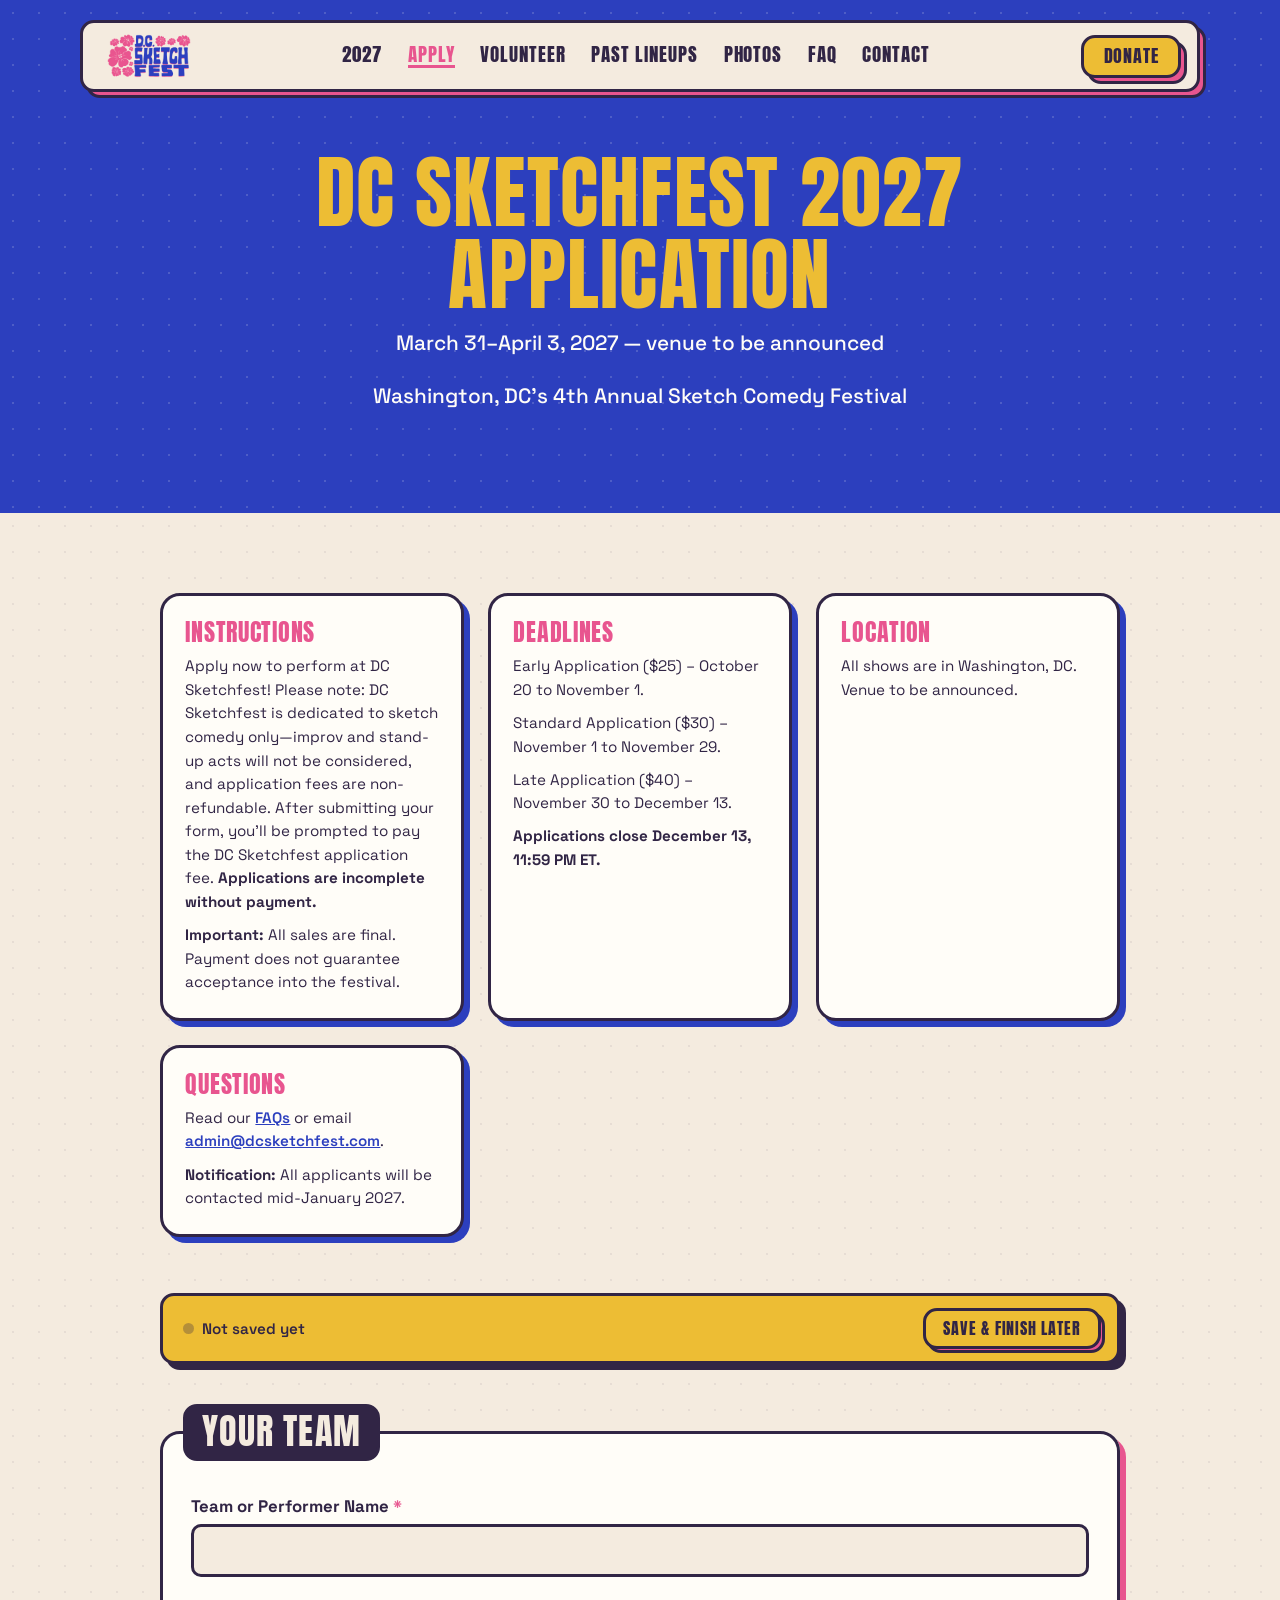
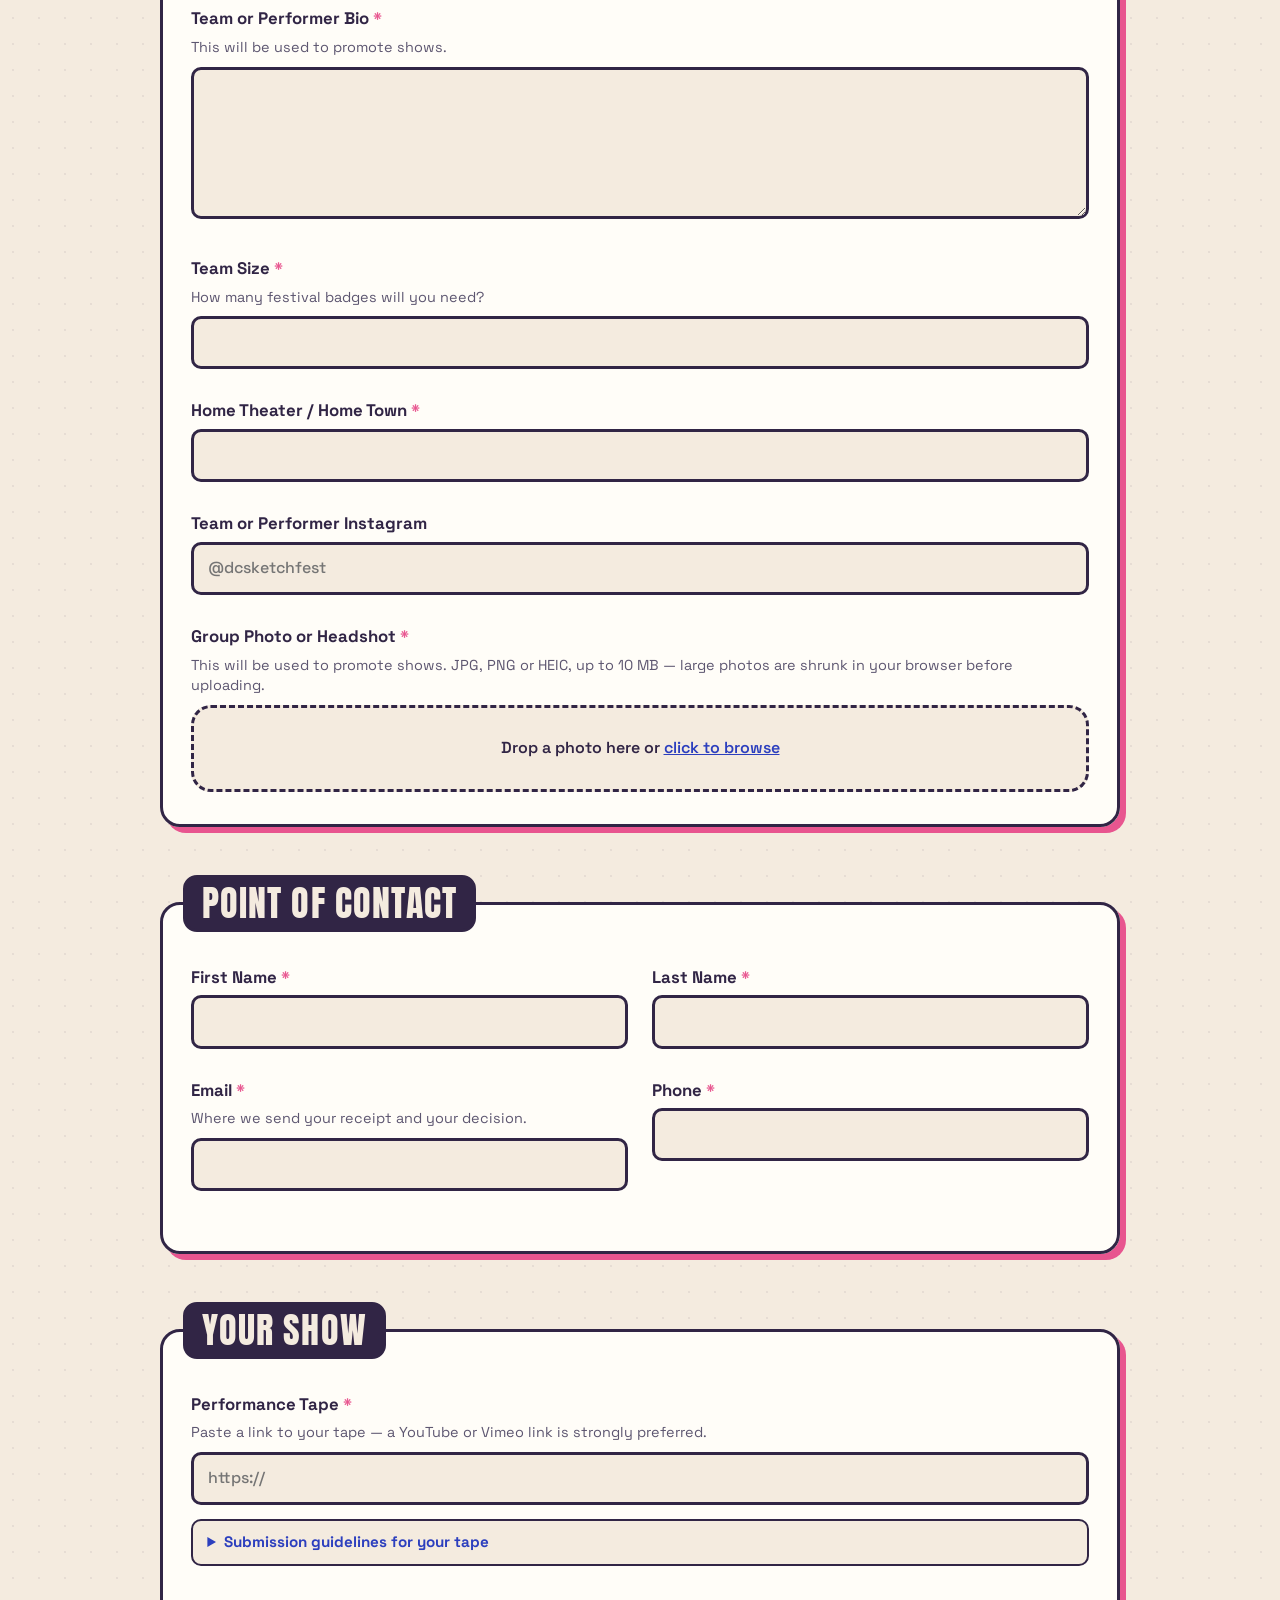
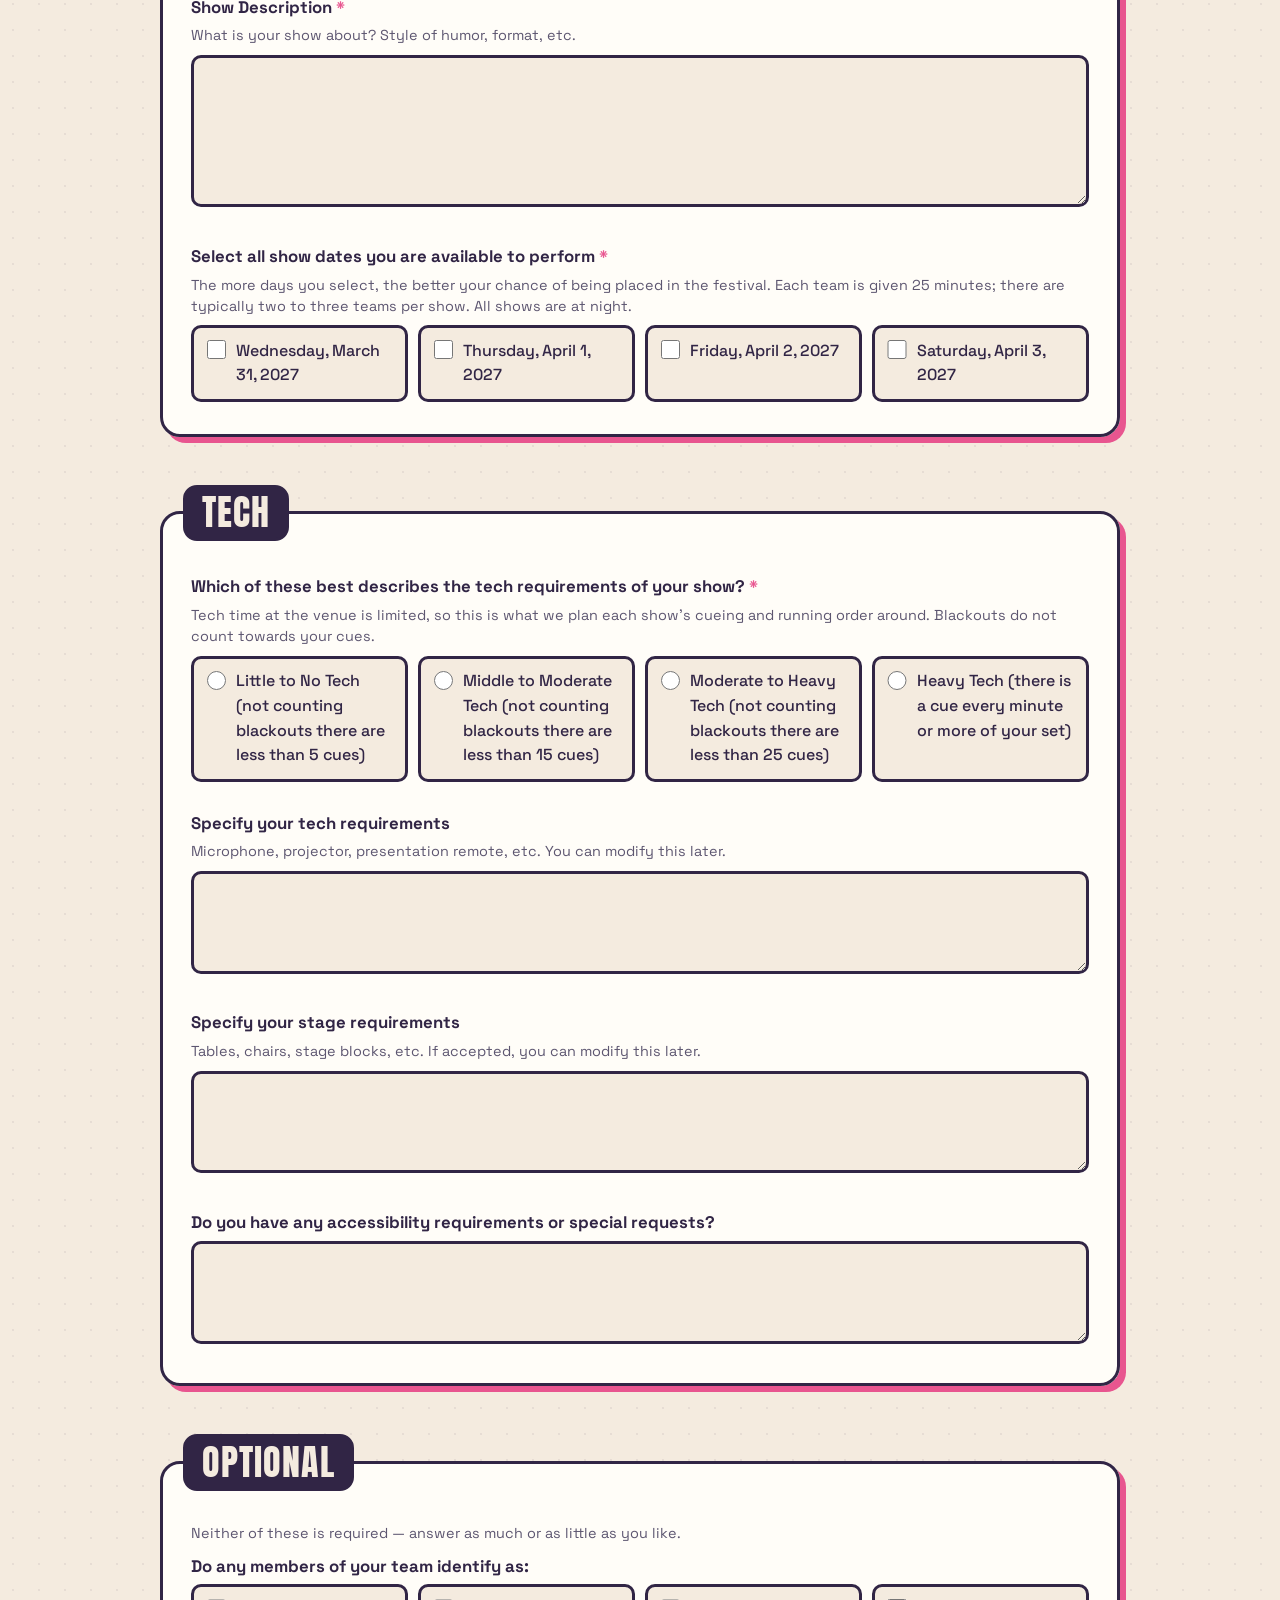
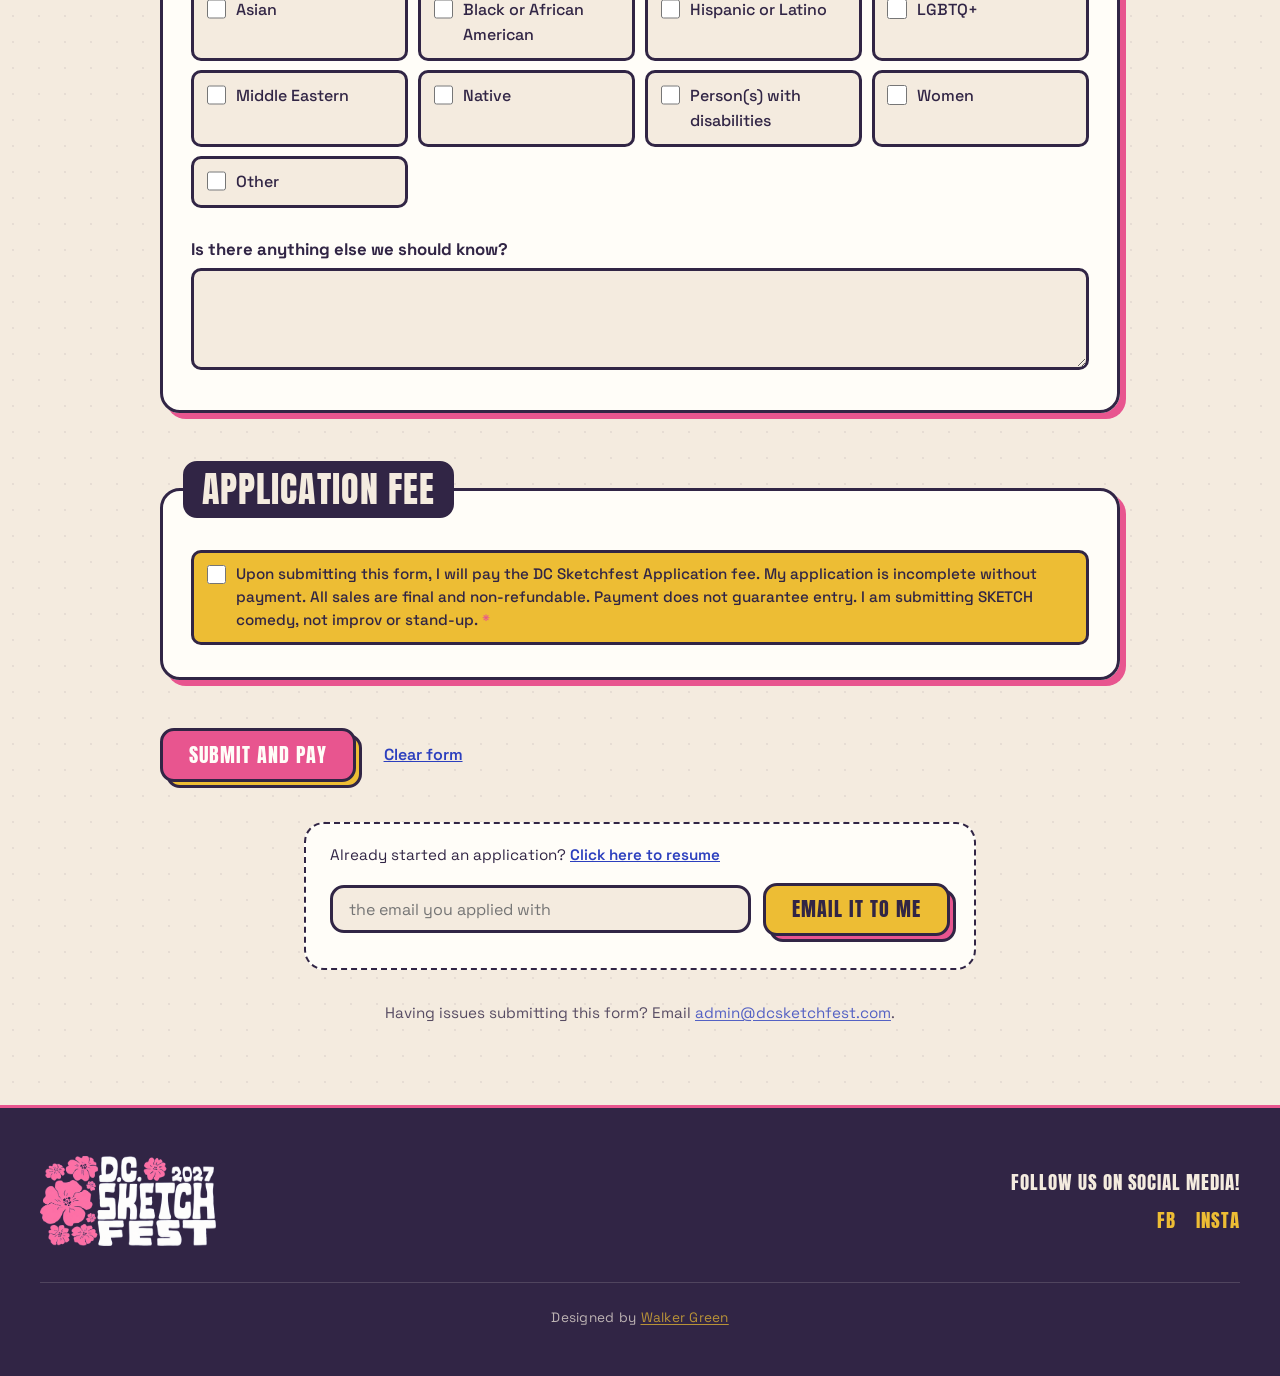
==== commit c0912aa0: "Bring back the Donate button, on desktop and on mobile Two separate gaps. The homepage had given its" ====
--- a/apply/index.html
+++ b/apply/index.html
@@ -52,6 +52,7 @@
         <a class="nav-link" href="/photos/">Photos</a>
         <a class="nav-link" href="/#faq-section">FAQ</a>
         <a class="nav-link" href="mailto:admin@dcsketchfest.com?subject=Question">Contact</a>
+        <a class="nav-link nav-donate-mobile" href="https://givebutter.com/dcsketchfest2027">Donate</a>
       </nav>
 
       <a class="btn nav-donate-desktop" href="https://givebutter.com/dcsketchfest2027"><span>Donate</span></a>
--- a/assets/css/style.css
+++ b/assets/css/style.css
@@ -373,9 +373,16 @@
 
 .nav-donate-desktop { flex: none; }
 
+/* Donate appears twice in the markup and never twice on screen: the
+   header button is display:none below 992px, where the only nav a
+   visitor can reach is the drawer, and the drawer entry is hidden
+   above it. One of the two is always the one that is reachable. */
+.nav-donate-mobile { display: none; }
+
 @media (max-width: 991px) {
   .nav-toggle { display: flex; }
   .nav-donate-desktop { display: none; }
+  .nav-donate-mobile { display: block; }
 
   .nav-links {
     position: absolute;
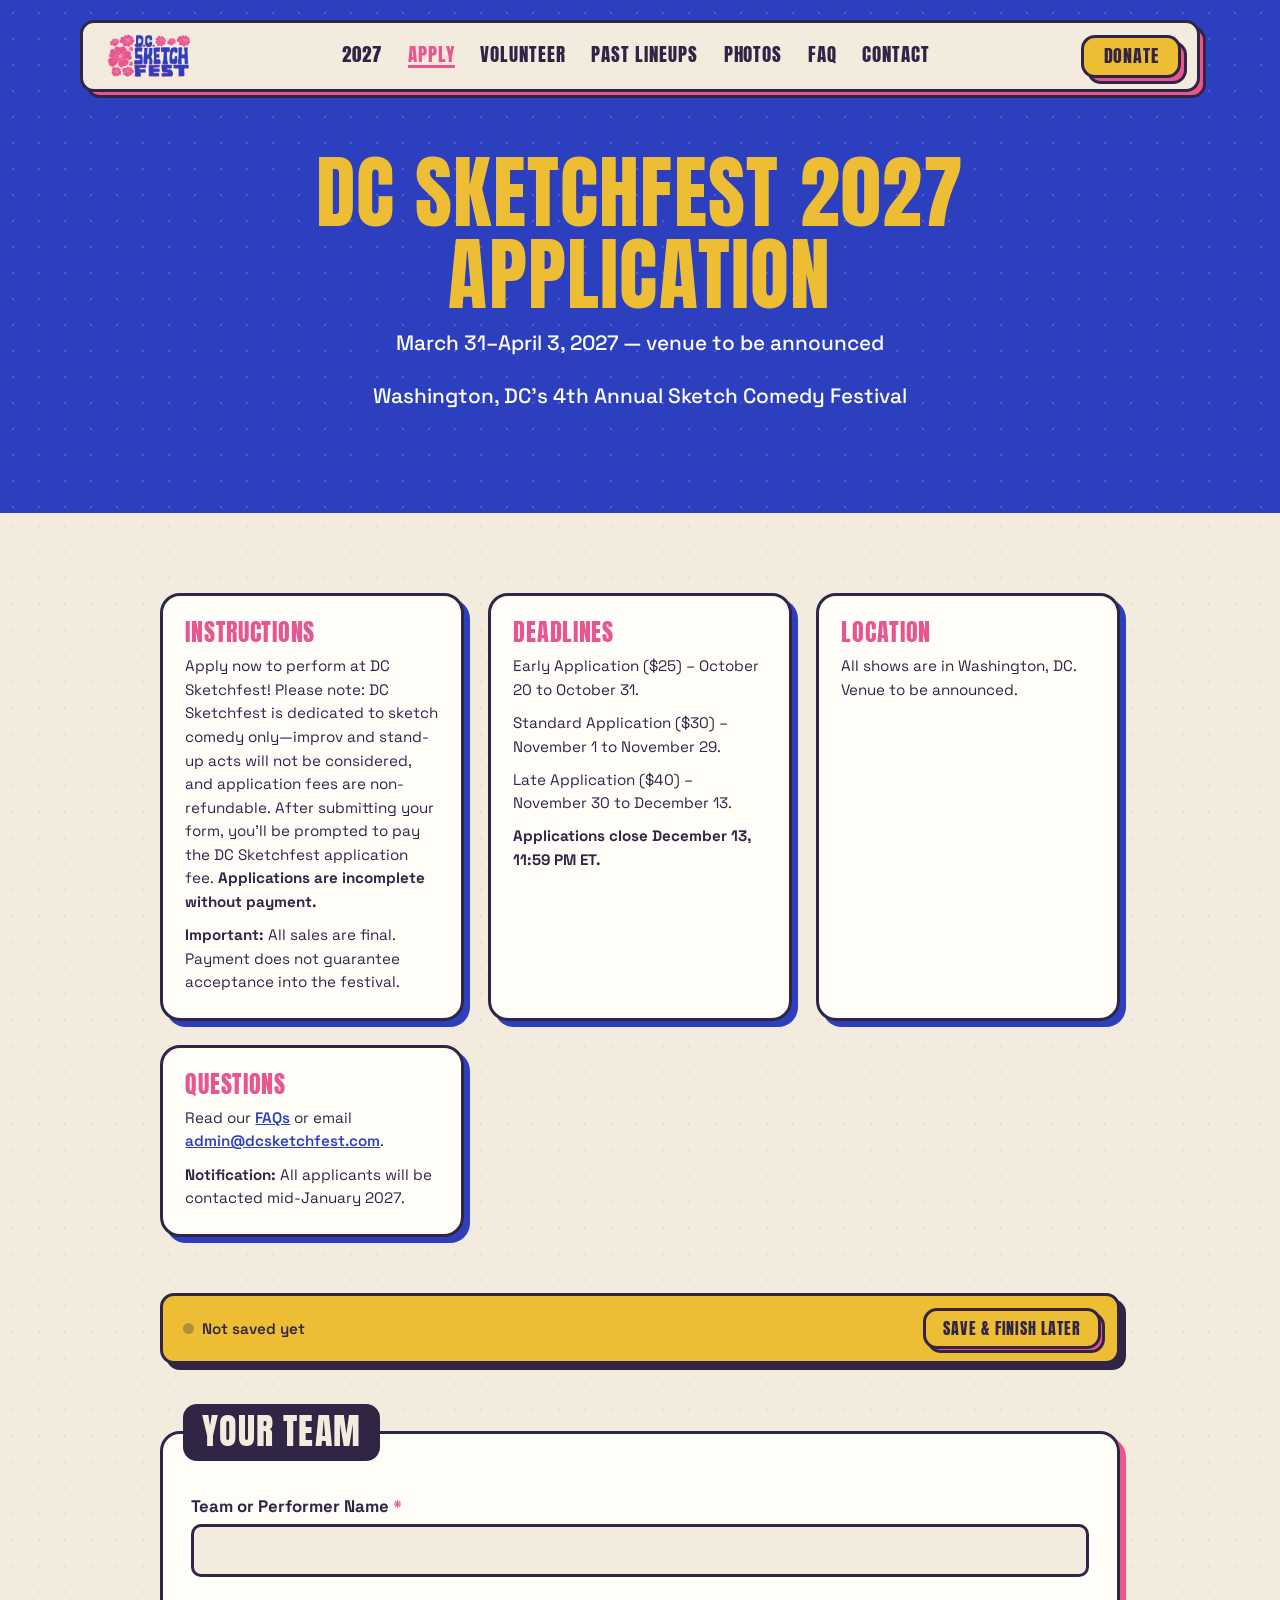
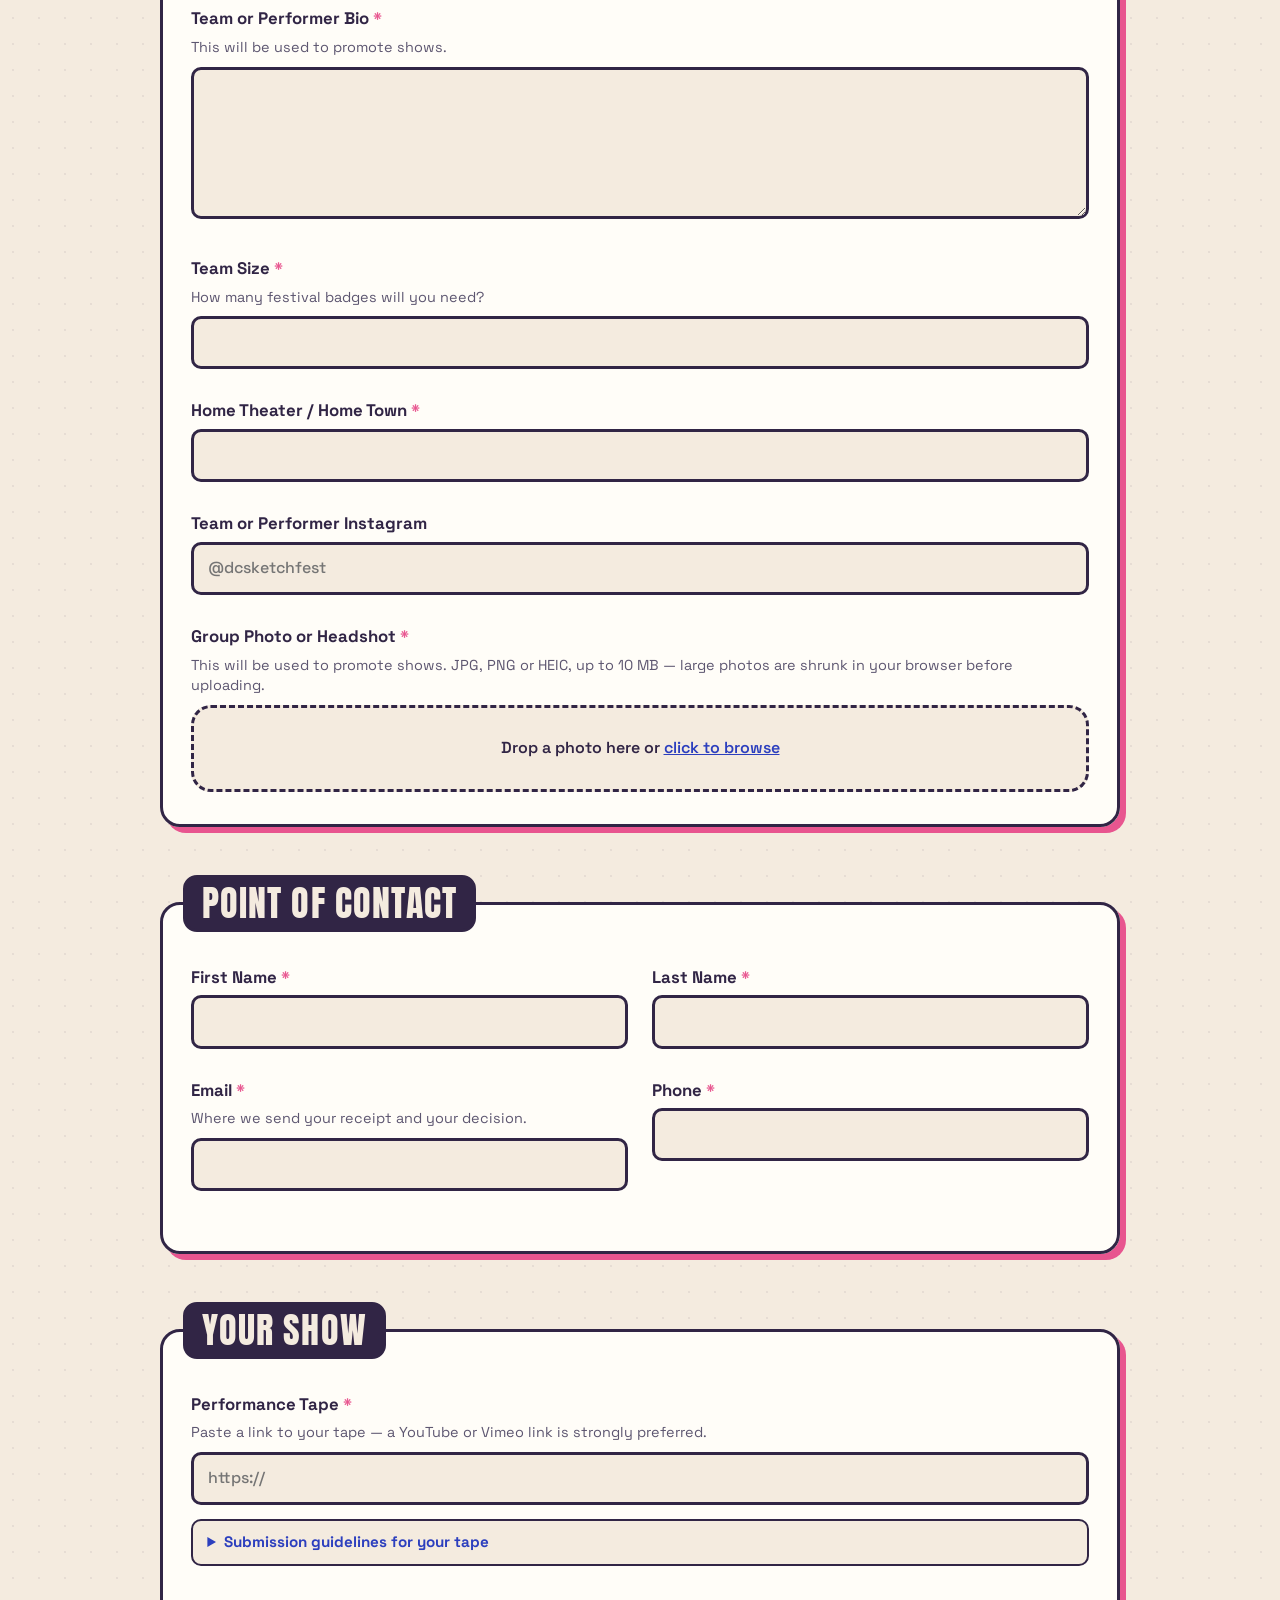
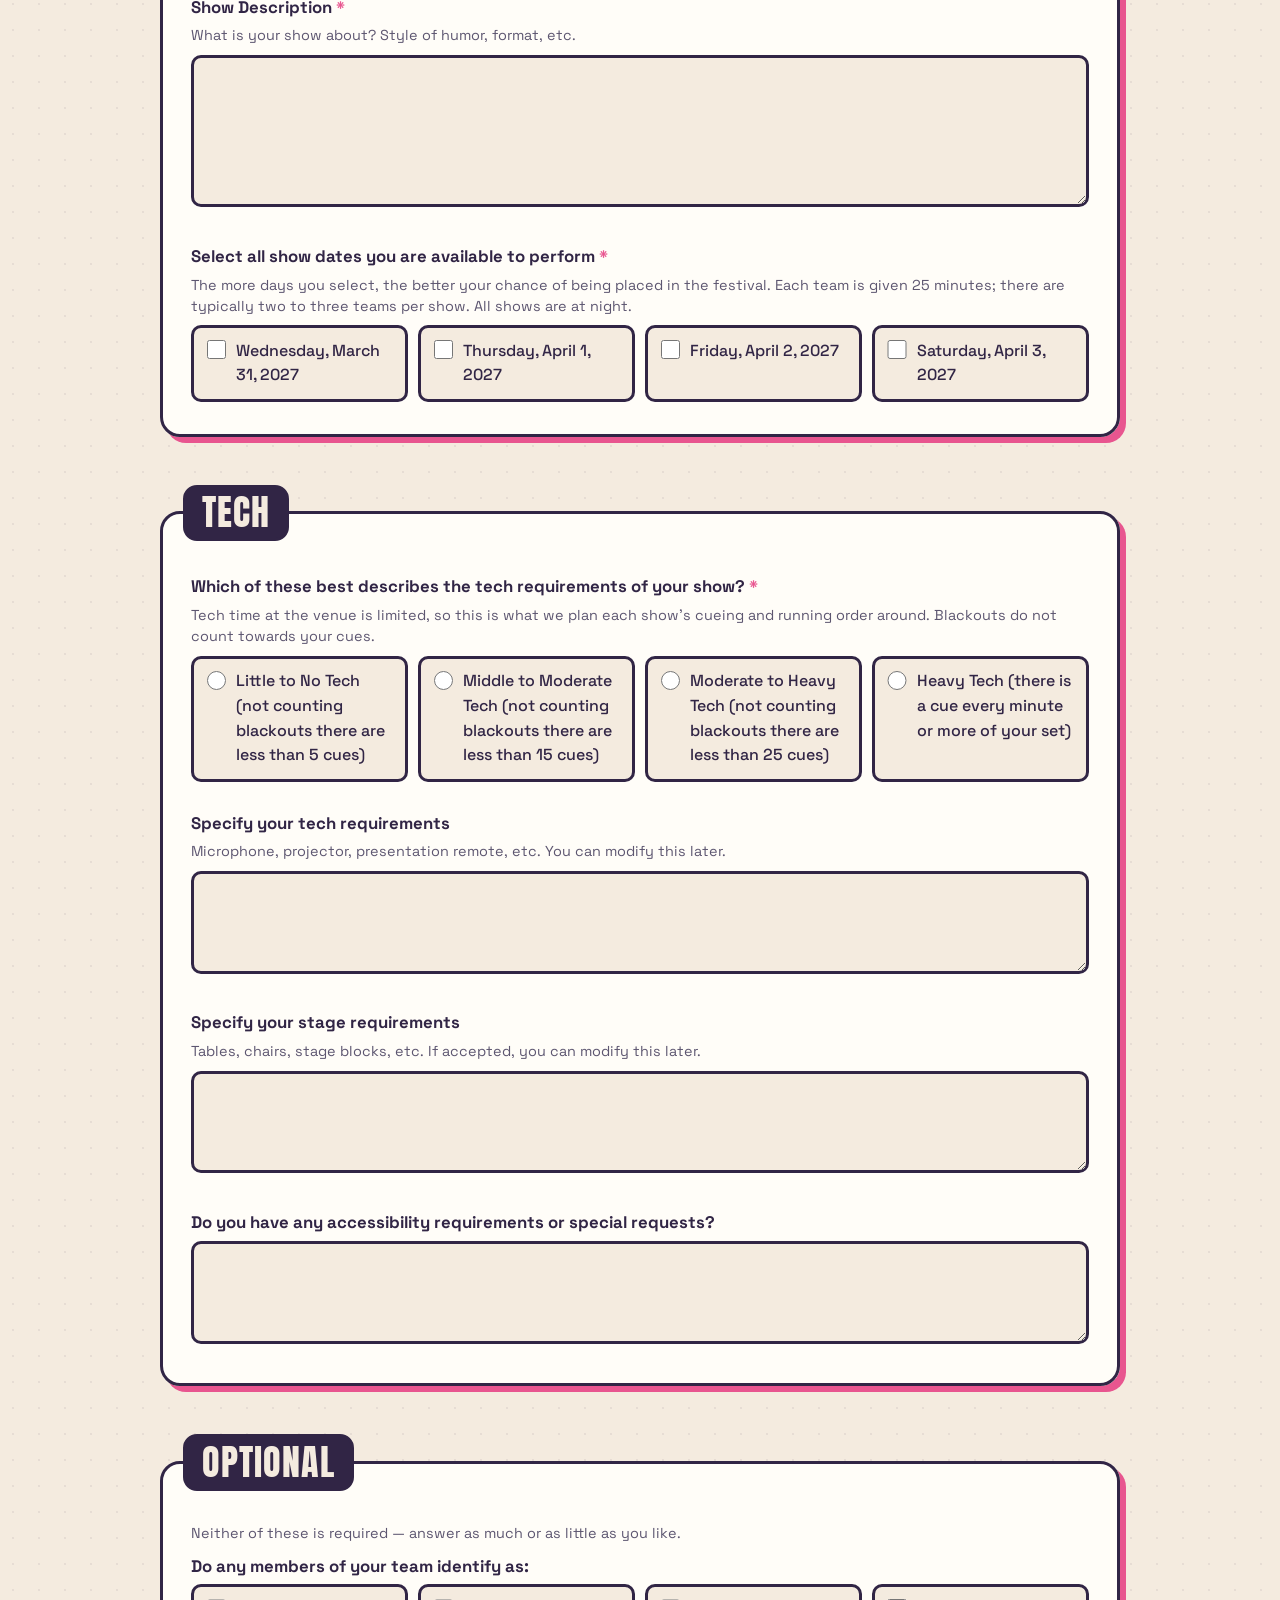
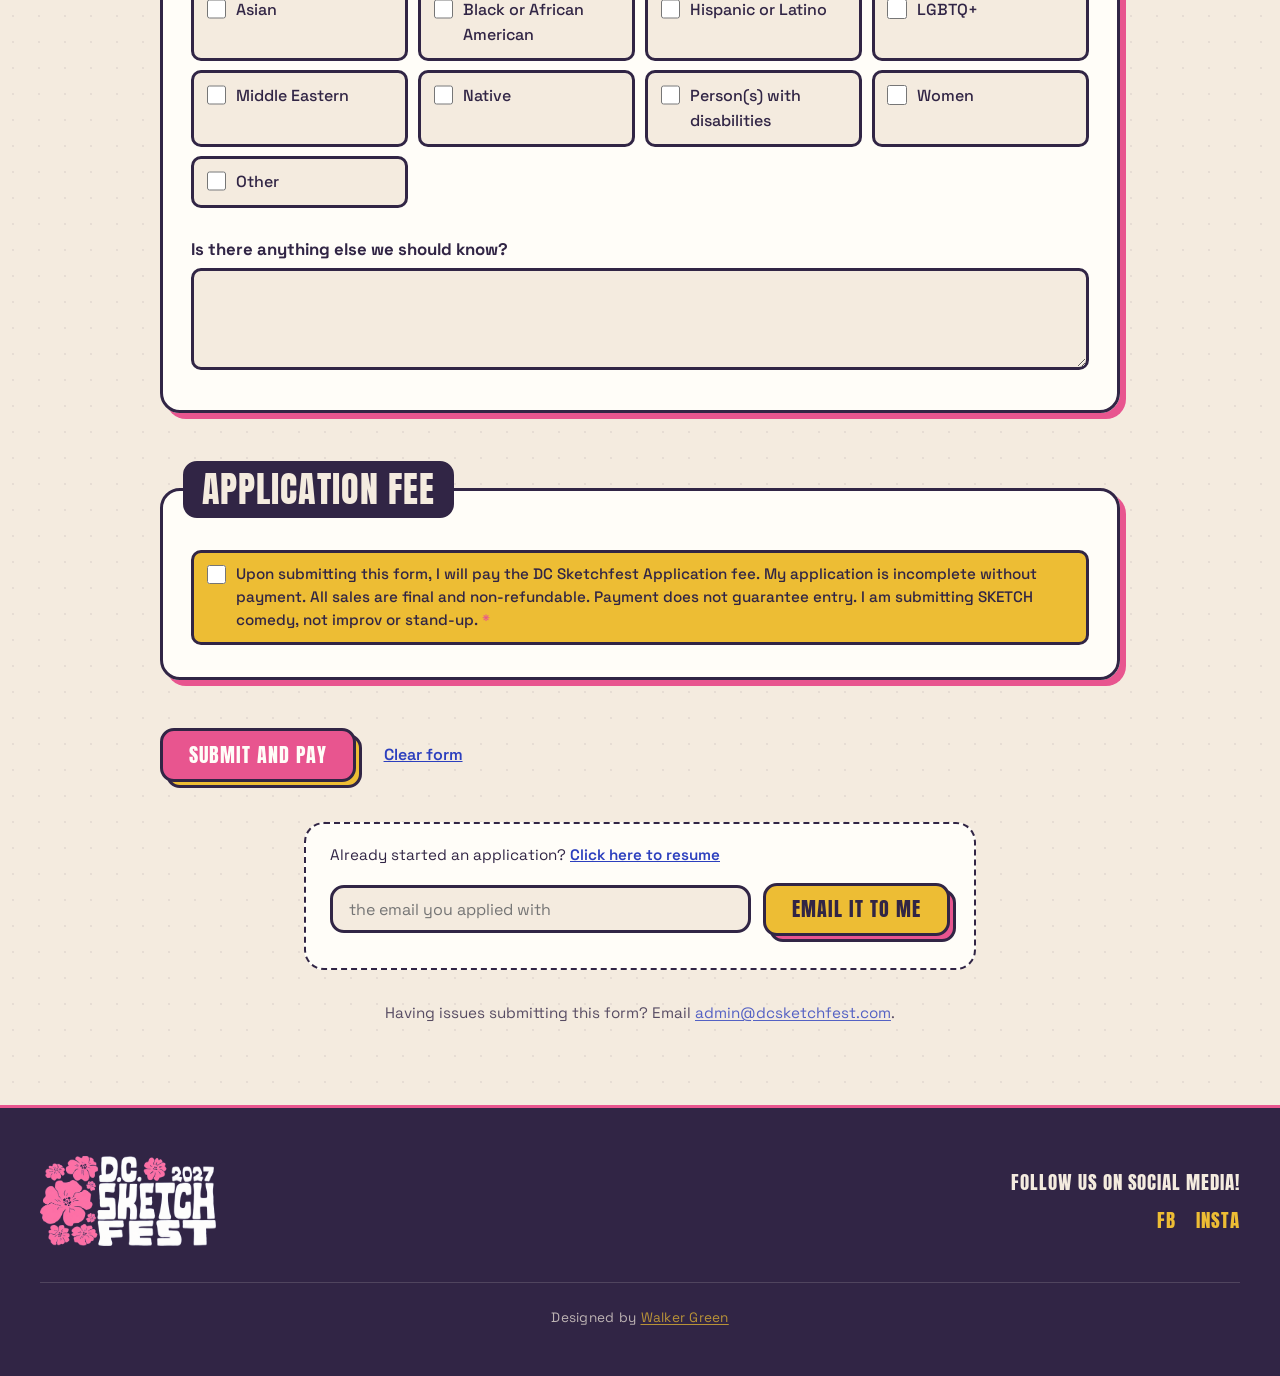
==== commit 69697af8: "Early window closes October 31, not November 1 Early now reads October 20 - October 31 and Standard " ====
--- a/apply/index.html
+++ b/apply/index.html
@@ -91,7 +91,7 @@
           <!-- Rewritten from CONFIG.deadlines in apply.js; the copy below is the
                no-JS fallback, so the two have to be kept in step. -->
           <div id="deadlines">
-            <p>Early Application ($25) &ndash; October 20 to November 1.</p>
+            <p>Early Application ($25) &ndash; October 20 to October 31.</p>
             <p>Standard Application ($30) &ndash; November 1 to November 29.</p>
             <p>Late Application ($40) &ndash; November 30 to December 13.</p>
             <p><strong>Applications close December 13, 11:59 PM ET.</strong></p>
--- a/assets/css/style.css
+++ b/assets/css/style.css
@@ -533,8 +533,13 @@
 
 /* ------------------------------------------------------------- ticker --- */
 
-/* Marquee strip under the hero. The track holds two identical spans so the
-   -50% translate loops seamlessly. */
+/* Marquee strip under the hero.
+ *
+ * The track holds SIX identical spans and translates -50%, so the first three
+ * land exactly where the second three began. Six rather than two because the
+ * loop is only seamless while half the track is at least as wide as the
+ * viewport: with two spans that half was one span, about 1200px, and any
+ * window wider than that ran past the end of the track and showed a gap. */
 .ticker {
   background: var(--yellow);
   border-top: var(--border);
@@ -546,7 +551,11 @@
 .ticker-track {
   display: flex;
   width: max-content;
-  animation: ticker-scroll 28s linear infinite;
+  /* 84s, not 28s: the duration is the time to cross HALF the track, and
+     half the track went from one span to three when the span count went
+     from two to six to close the gap. Keeping 28s tripled the speed as a
+     side effect of that fix. 84s is the same ~52px/s it always ran at. */
+  animation: ticker-scroll 84s linear infinite;
 }
 
 .ticker-track > span {
@@ -1671,6 +1680,38 @@
   padding: 2rem;
 }
 
+/* The 404 is a bit, so it needs more than a centred heading. These went
+   out with the old stylesheet when production was brought up to the 2027
+   site; the page that uses them is older than the merge. */
+.error-inner {
+  max-width: 44rem;
+}
+.error-slate {
+  font-family: var(--font-body);
+  font-weight: 600;
+  font-size: .9rem;
+  letter-spacing: .18em;
+  text-transform: uppercase;
+  color: var(--white);
+  margin: 0 0 1rem;
+}
+.error-punchline {
+  font-family: var(--font-body);
+  font-weight: 500;
+  font-size: clamp(1.05rem, 2vw, 1.35rem);
+  line-height: 1.5;
+  color: var(--white);
+  margin: 1.25rem auto 0;
+  max-width: 30rem;
+}
+.error-mumbie {
+  width: min(13rem, 45vw);
+  height: auto;
+  margin: 2rem auto 2.5rem;
+  transform: rotate(-6deg);
+}
+
+
 /* ------------------------------------------------------- scroll reveal --- */
 
 .reveal {
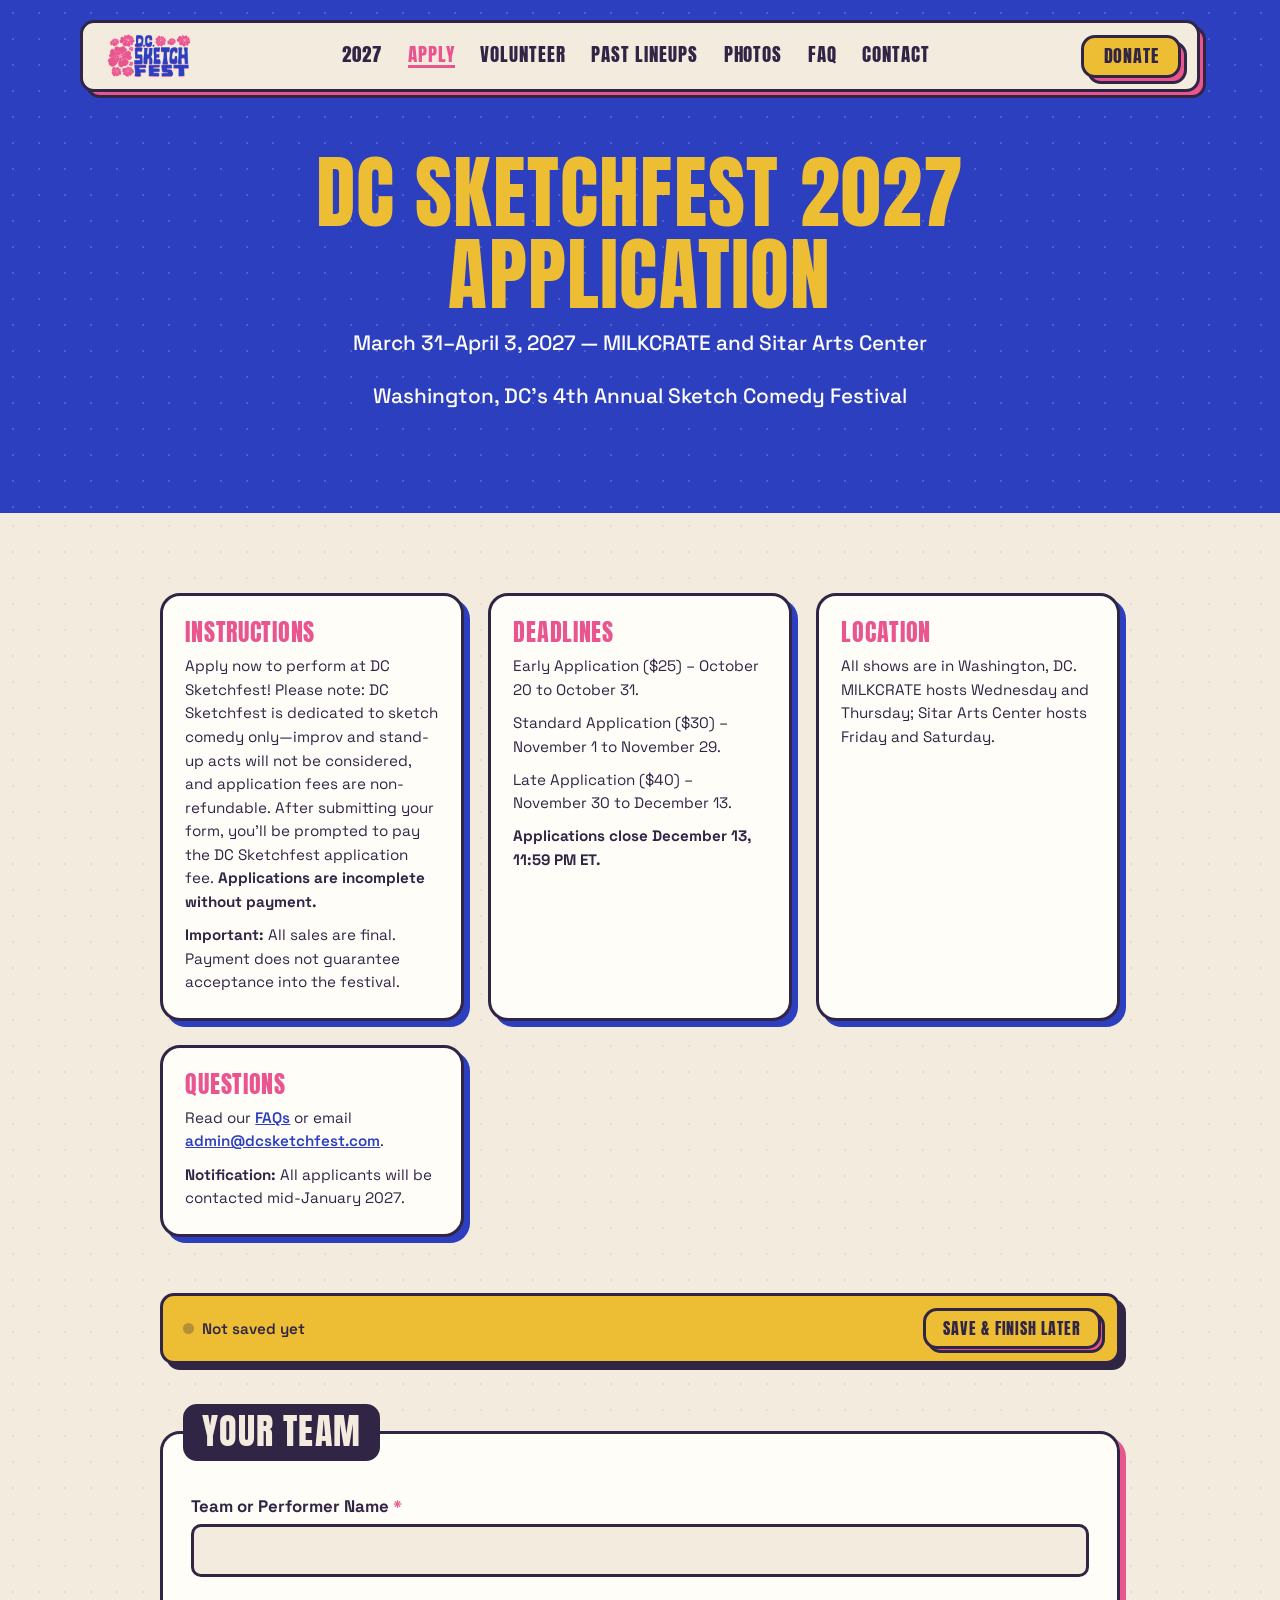
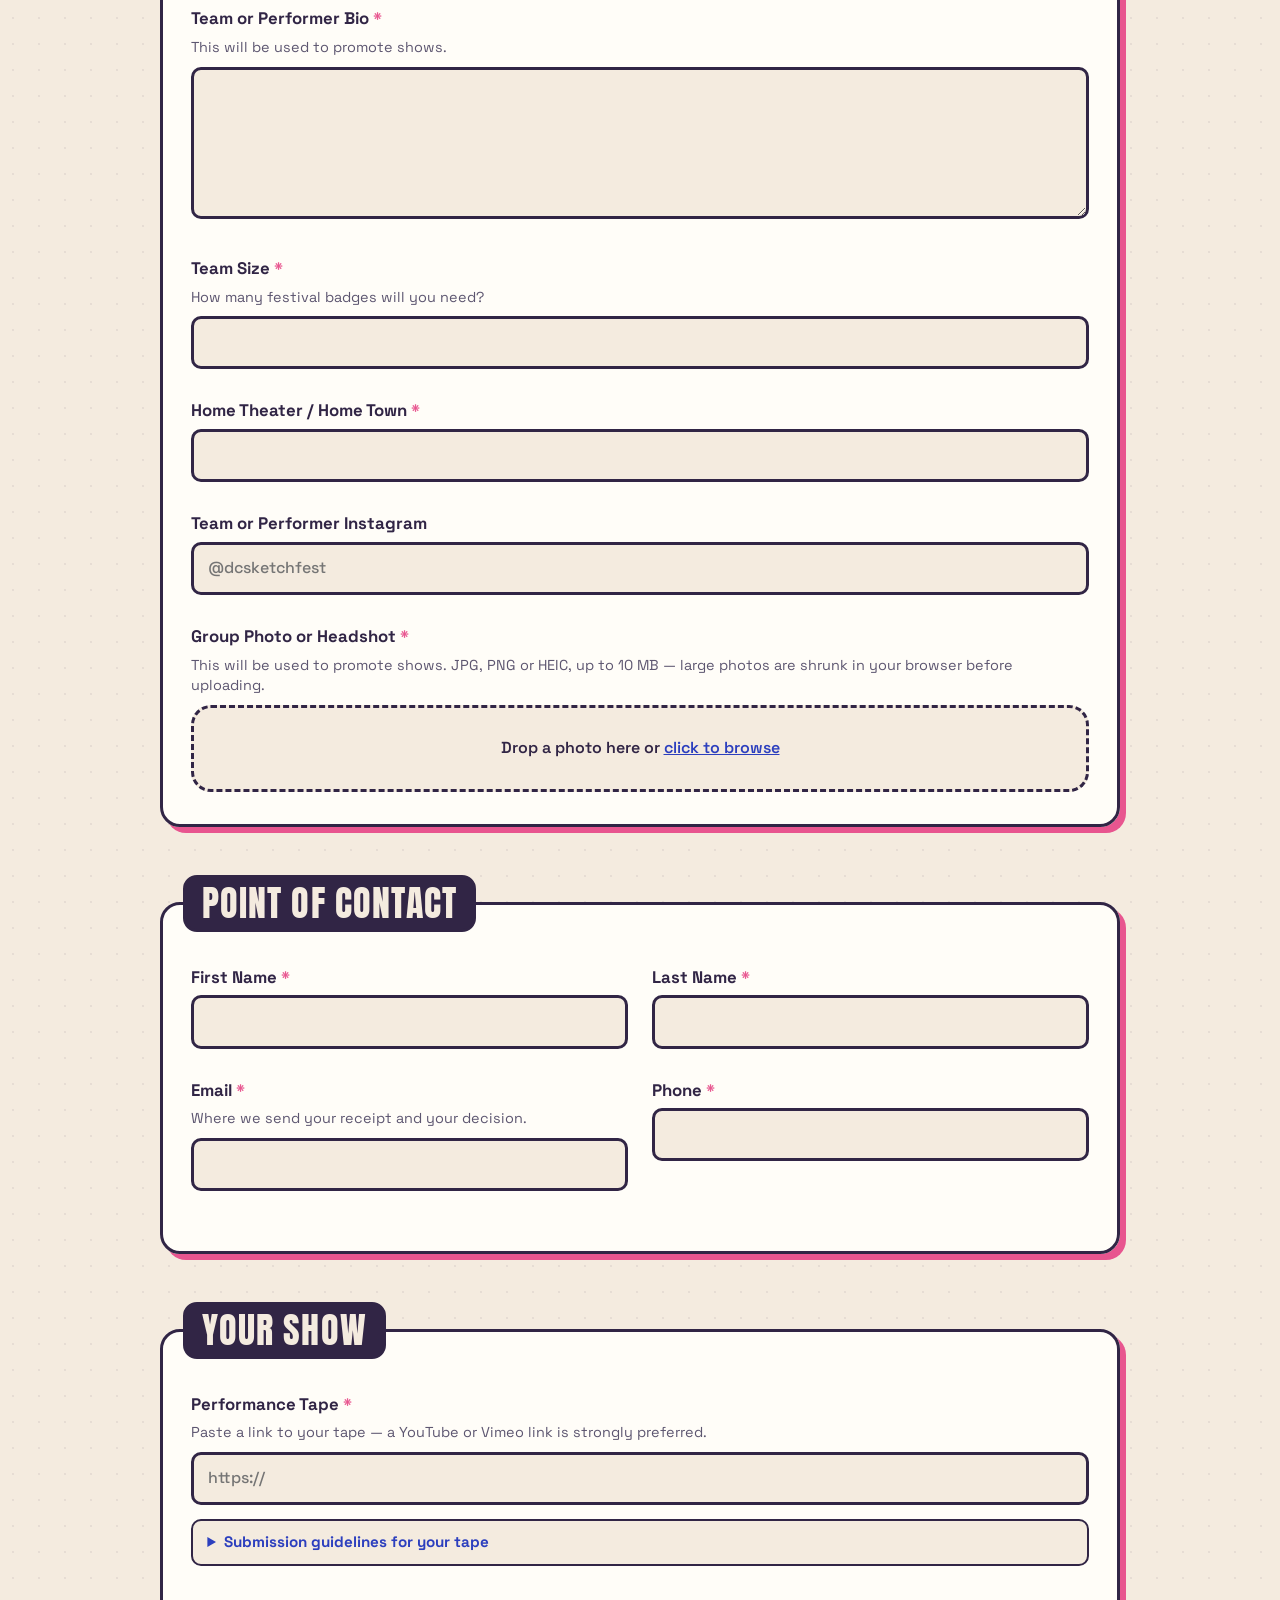
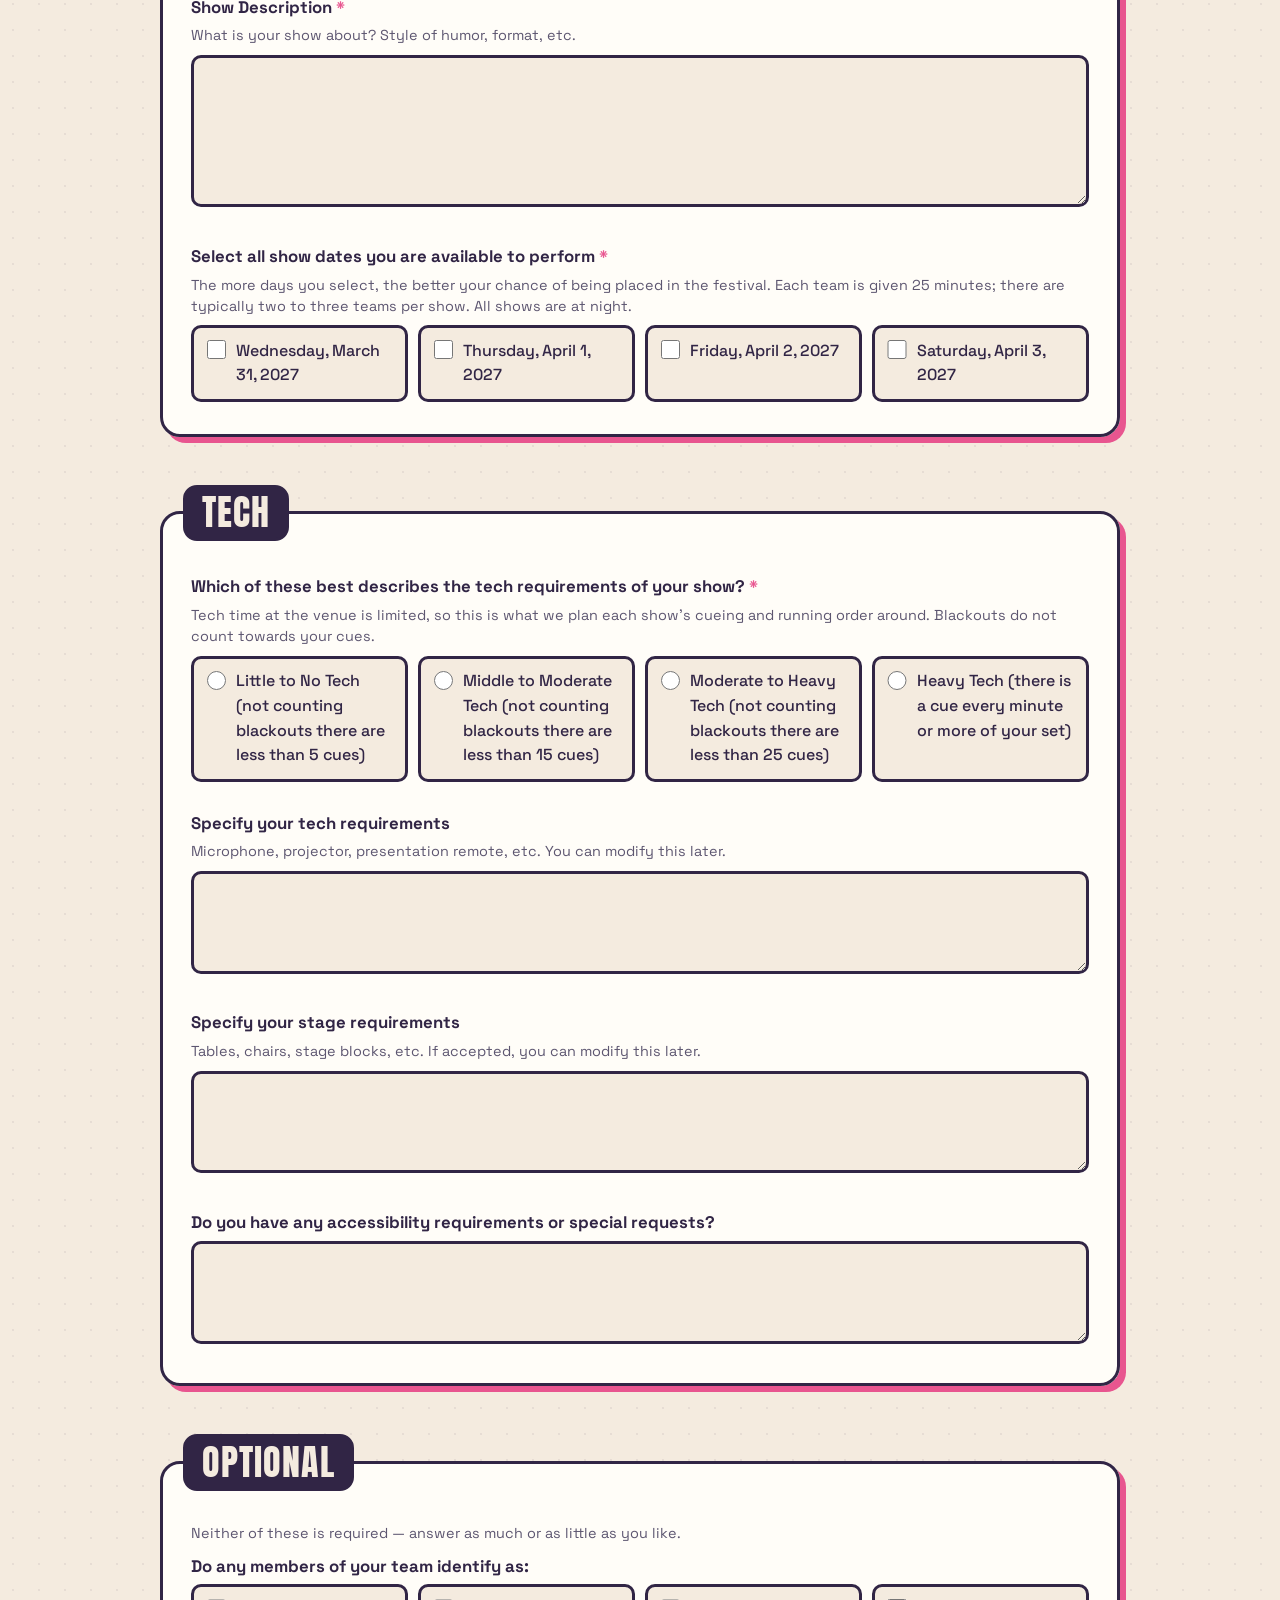
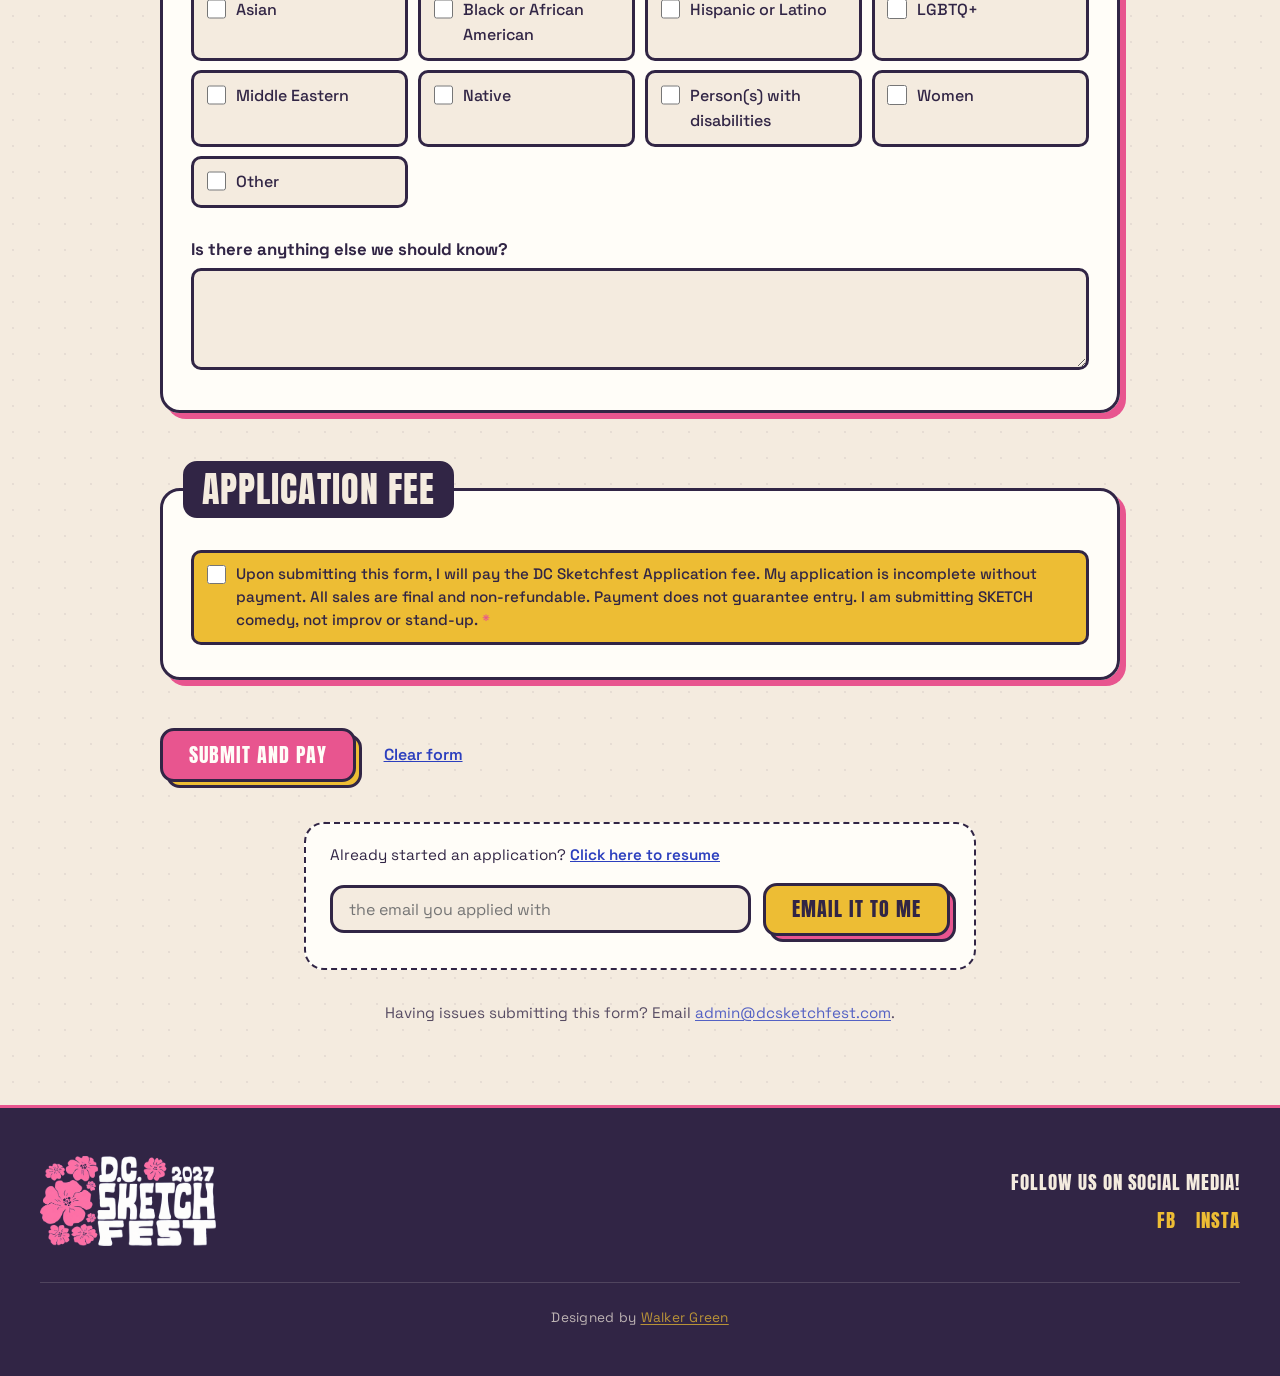
==== commit f8c85970: "Name the 2027 venues: MILKCRATE and Sitar Arts Center MILKCRATE hosts Wednesday 31 March and Thursda" ====
--- a/apply/index.html
+++ b/apply/index.html
@@ -69,7 +69,7 @@
   <div class="pad pad-md">
     <div class="container container--md apply-intro">
       <h1 class="h-lg text-yellow">DC Sketchfest <span data-cfg="year">2027</span> Application</h1>
-      <p class="body-copy text-white" data-cfg="dates_line">March 31&ndash;April 3, 2027 &mdash; venue to be announced</p>
+      <p class="body-copy text-white" data-cfg="dates_line">March 31&ndash;April 3, 2027 &mdash; MILKCRATE and Sitar Arts Center</p>
       <p class="body-copy text-white">Washington, DC&rsquo;s <span data-cfg="edition">4th</span> Annual Sketch Comedy Festival</p>
     </div>
   </div>
@@ -106,7 +106,7 @@
 
         <div class="apply-note">
           <h2 class="h-xs">Location</h2>
-          <p data-cfg="location">All shows are in Washington, DC. Venue to be announced.</p>
+          <p data-cfg="location">All shows are in Washington, DC. MILKCRATE hosts Wednesday and Thursday; Sitar Arts Center hosts Friday and Saturday.</p>
         </div>
 
         <div class="apply-note">
--- a/assets/css/style.css
+++ b/assets/css/style.css
@@ -1033,7 +1033,10 @@
 
 /* -------------------------------------------------------------- venue --- */
 
-/* Stands in for the address and map while the 2027 venue is unsigned. */
+/* Unused since the 2027 rebuild dropped the venue panel from the homepage.
+   Kept because the venues (MILKCRATE and Sitar Arts Center) still have no
+   published addresses here, and this is the styling a panel would want the
+   day they do. Delete it if that panel never comes back. */
 .venue-tba {
   max-width: 42rem;
   margin: 2.5rem auto 0;
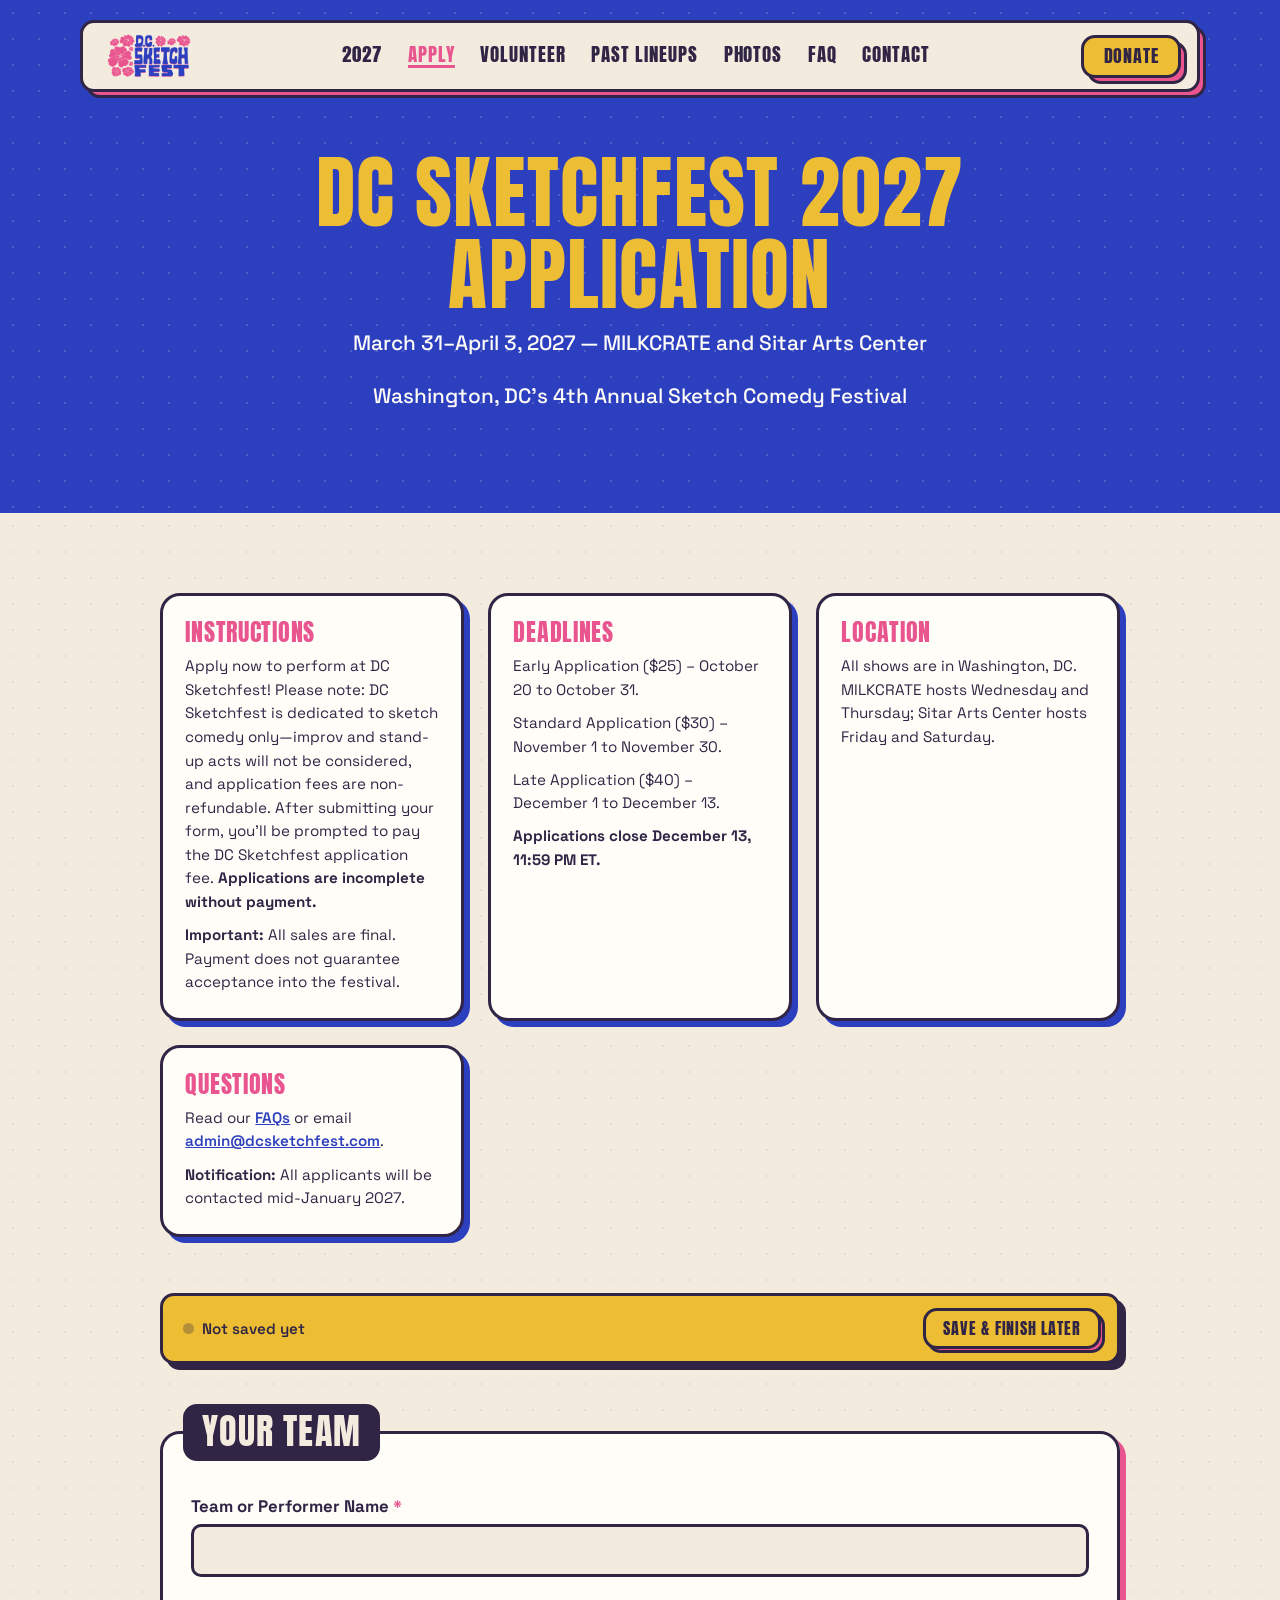
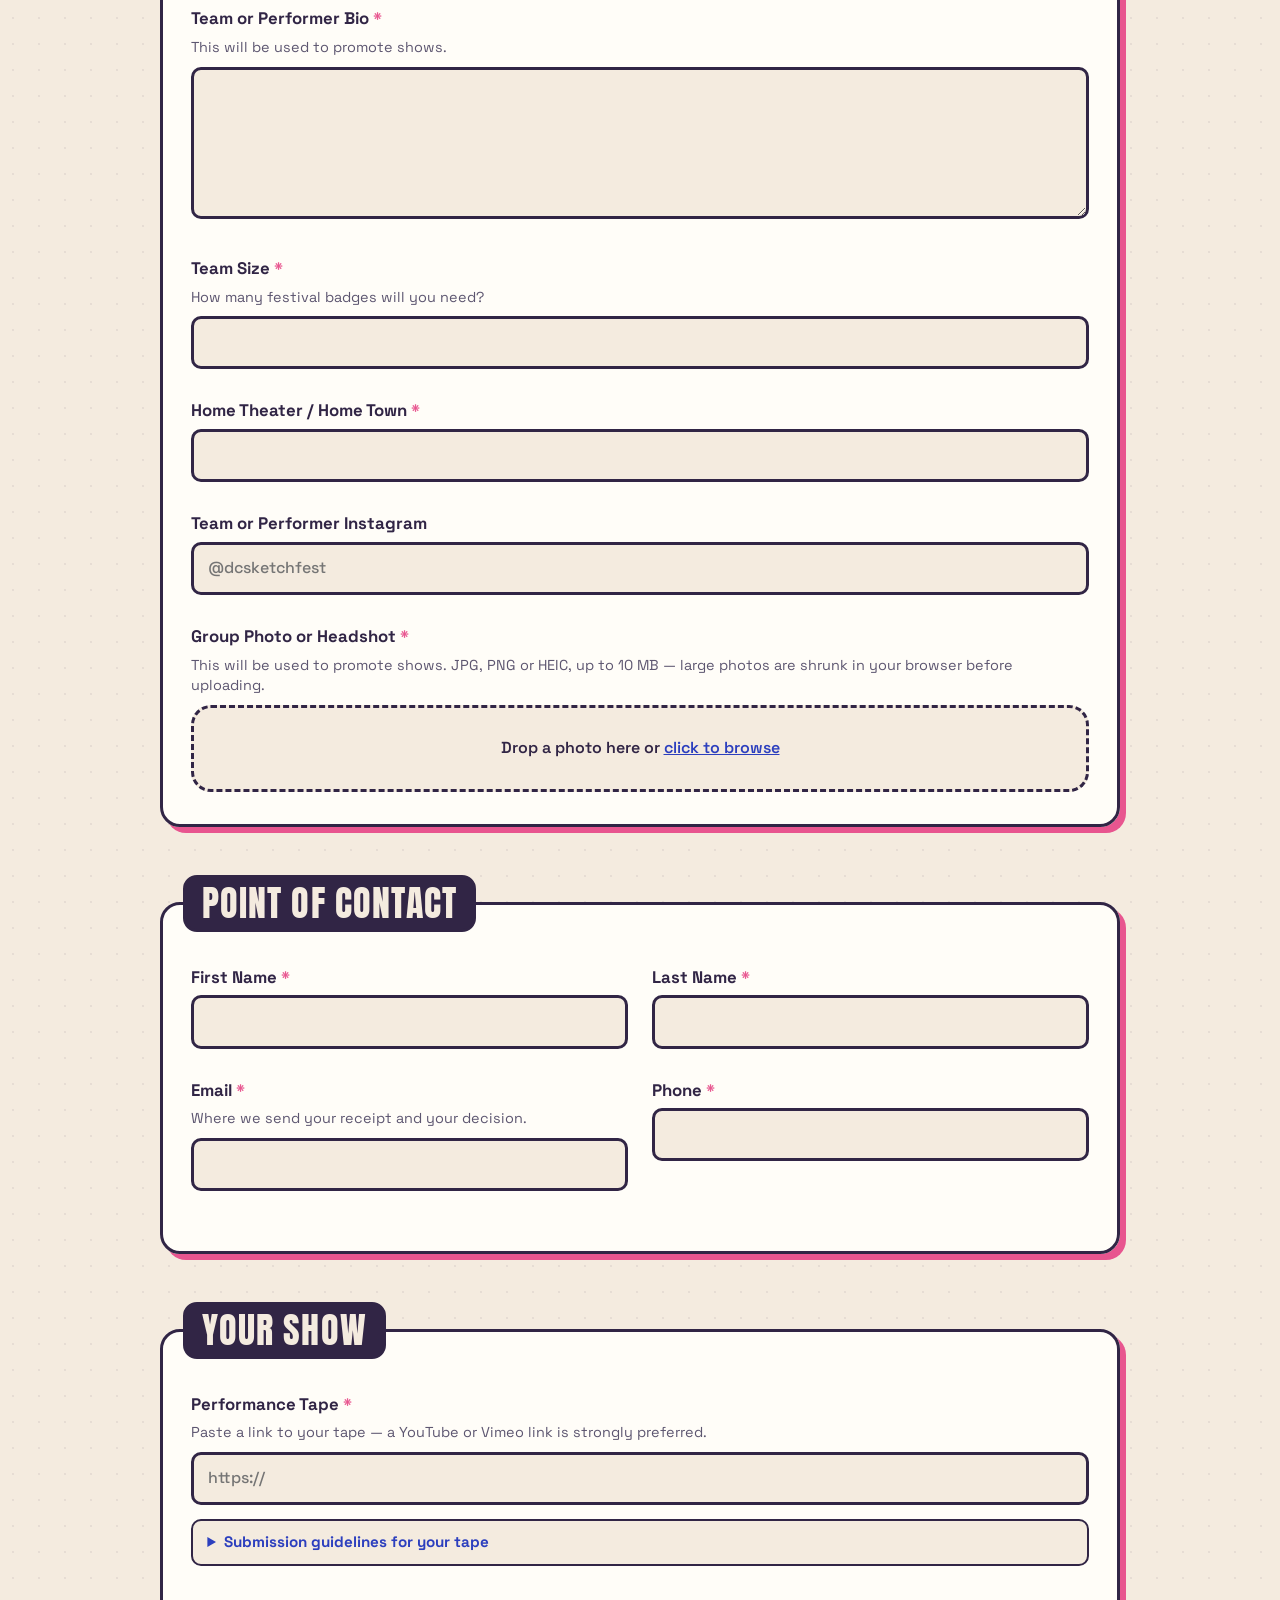
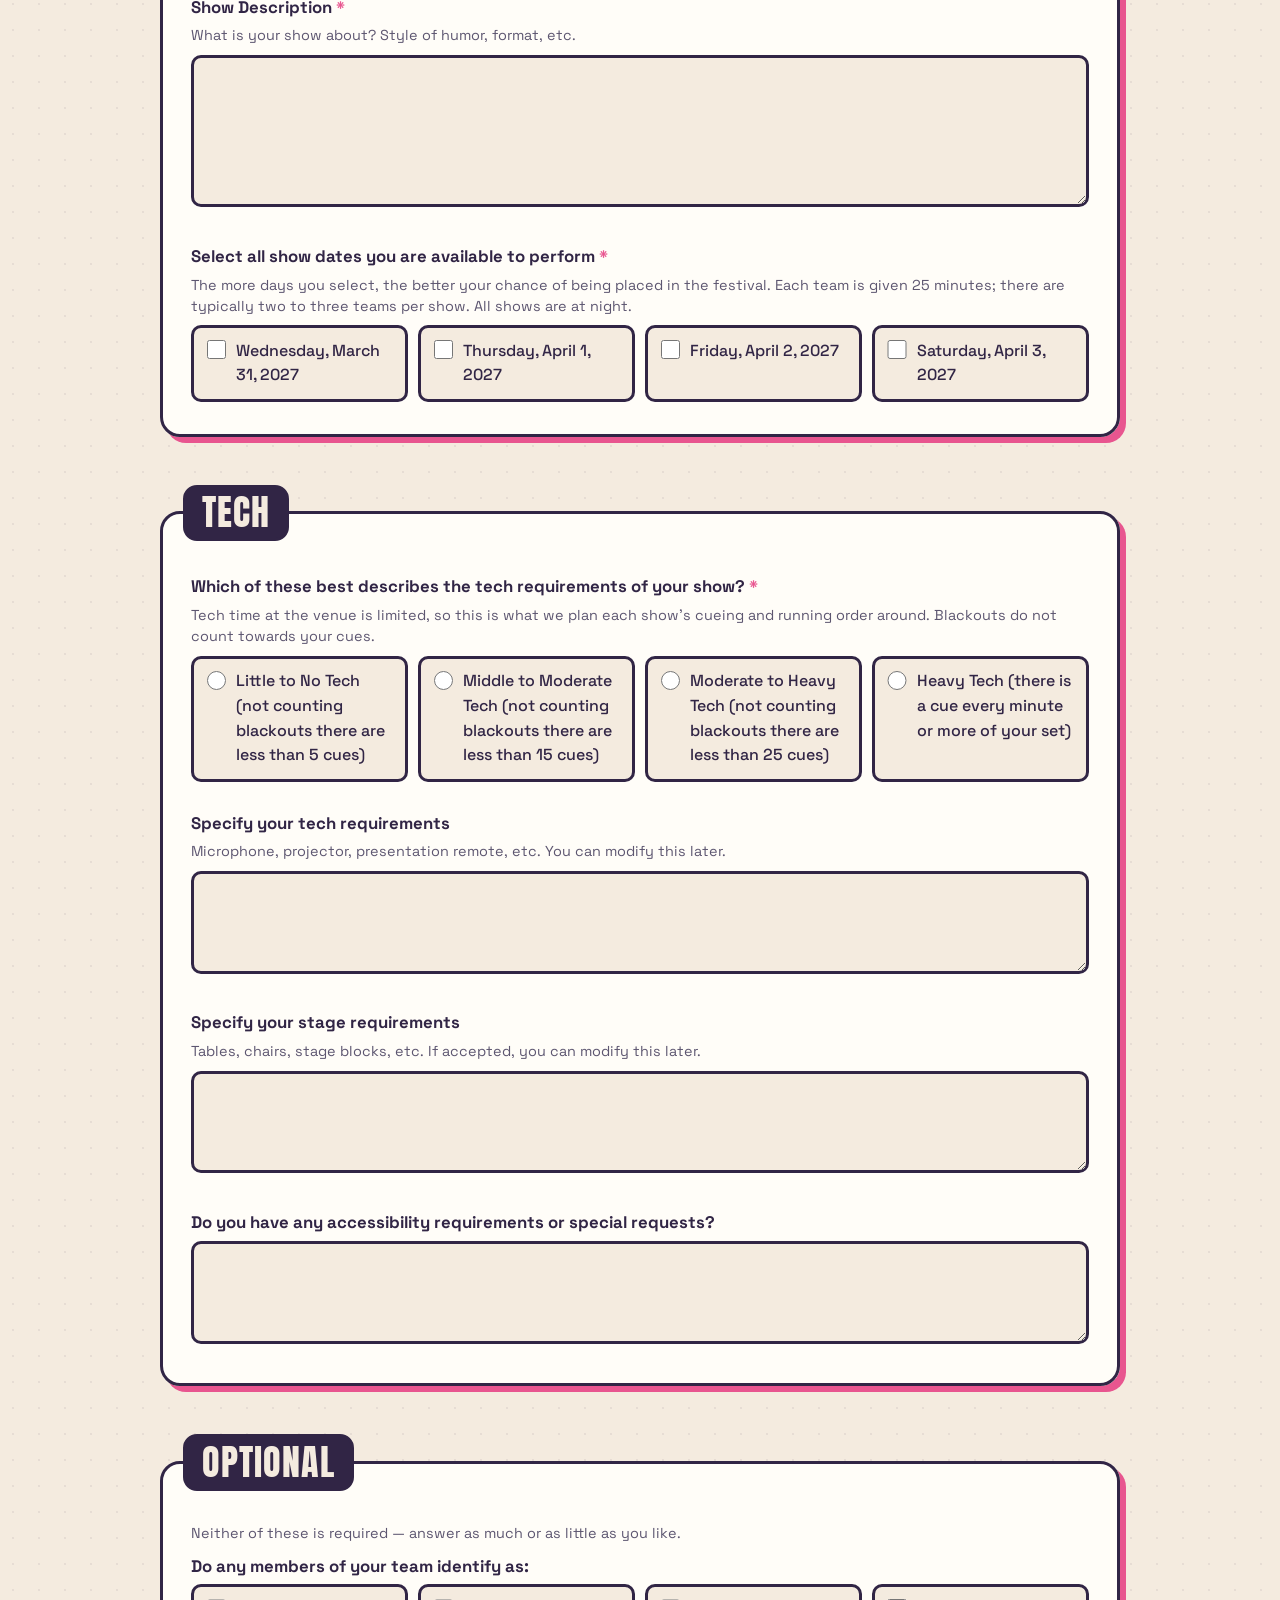
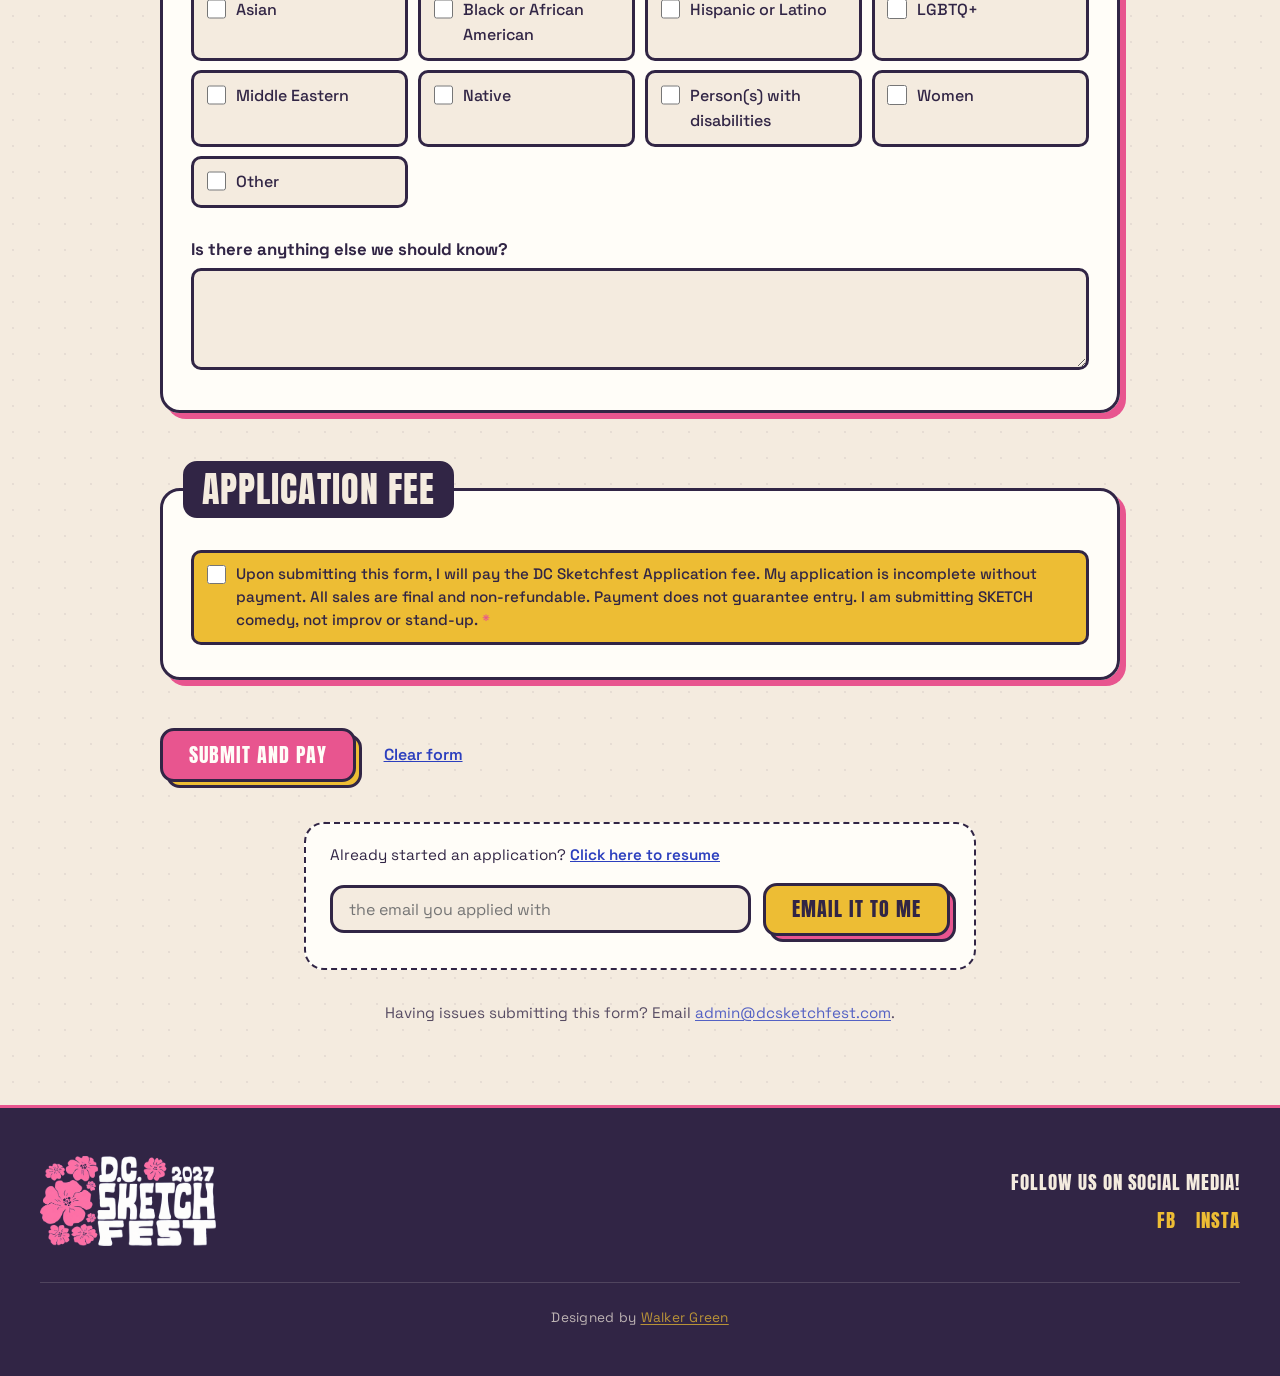
==== commit 9da3ad54: "Move the standard/late boundary to November 30 Standard now runs November 1 to November 30 and late " ====
--- a/apply/index.html
+++ b/apply/index.html
@@ -92,8 +92,8 @@
                no-JS fallback, so the two have to be kept in step. -->
           <div id="deadlines">
             <p>Early Application ($25) &ndash; October 20 to October 31.</p>
-            <p>Standard Application ($30) &ndash; November 1 to November 29.</p>
-            <p>Late Application ($40) &ndash; November 30 to December 13.</p>
+            <p>Standard Application ($30) &ndash; November 1 to November 30.</p>
+            <p>Late Application ($40) &ndash; December 1 to December 13.</p>
             <p><strong>Applications close December 13, 11:59 PM ET.</strong></p>
           </div>
           <!-- Written by apply.js only when Settings carries a tax rate or a
--- a/assets/css/style.css
+++ b/assets/css/style.css
@@ -649,6 +649,13 @@
   vertical-align: .14em;
 }
 
+/* `display` above outranks the browser's own [hidden] rule, so the two rows
+   that are not the open one would show their flag anyway. The table ships all
+   three and hides two; this is what makes the hiding work. */
+.fee-flag[hidden] {
+  display: none;
+}
+
 .fee-price {
   font-family: var(--font-display);
   font-size: 1.35em;
@@ -1031,6 +1038,77 @@
   .press-copy .body-copy { padding: 1.25rem; }
 }
 
+/* ------------------------------------------------------------- venues --- */
+
+/* Two cards, side by side on a desktop and stacked on a phone. Equal-height
+   rows rather than auto, so the two names and night pairs line up with each
+   other instead of floating at whatever height their logo leaves them. */
+.venue-grid {
+  list-style: none;
+  margin: 3rem auto 0;
+  padding: 0;
+  display: grid;
+  grid-template-columns: repeat(2, minmax(0, 1fr));
+  gap: 2rem;
+}
+
+.venue-card {
+  border: var(--border);
+  border-radius: var(--radius-card);
+  background: var(--white);
+  /* Pink, not blue: this section IS blue, and a blue shadow on it is a shadow
+     nobody can see. */
+  box-shadow: var(--shadow-offset) var(--shadow-offset) 0 var(--pink);
+  padding: 2rem 1.5rem;
+  text-align: center;
+}
+
+/* A fixed box for the mark. The two logos are nothing like the same shape --
+   Sitar's is tall, MILKCRATE's is square -- so sizing either by width or by
+   height alone makes one dwarf the other. A common box with object-fit lets
+   each fill what it can of the same area and keeps the pair balanced. */
+.venue-logo-wrap {
+  height: 9rem;
+  display: flex;
+  align-items: center;
+  justify-content: center;
+}
+
+.venue-logo {
+  max-height: 100%;
+  max-width: 70%;
+  width: auto;
+  height: auto;
+  object-fit: contain;
+}
+
+.venue-card h3 { margin: 1.5rem 0 .5rem; }
+
+.venue-nights {
+  font-family: var(--font-body);
+  line-height: 1.5;
+  color: var(--ink);
+}
+
+.venue-address {
+  font-family: var(--font-body);
+  font-size: .95rem;
+  line-height: 1.45;
+  margin-top: .75rem;
+  color: var(--ink);
+}
+
+/* The cards are a grid row, so one card gaining an address and the other not
+   does not make them different heights -- the shorter one just has more space
+   under its nights. Nothing to compensate for here. */
+
+.venue-note { margin-top: 2.5rem; }
+
+@media (max-width: 767px) {
+  .venue-grid { grid-template-columns: 1fr; gap: 1.5rem; }
+  .venue-logo-wrap { height: 7.5rem; }
+}
+
 /* -------------------------------------------------------------- venue --- */
 
 /* Unused since the 2027 rebuild dropped the venue panel from the homepage.
